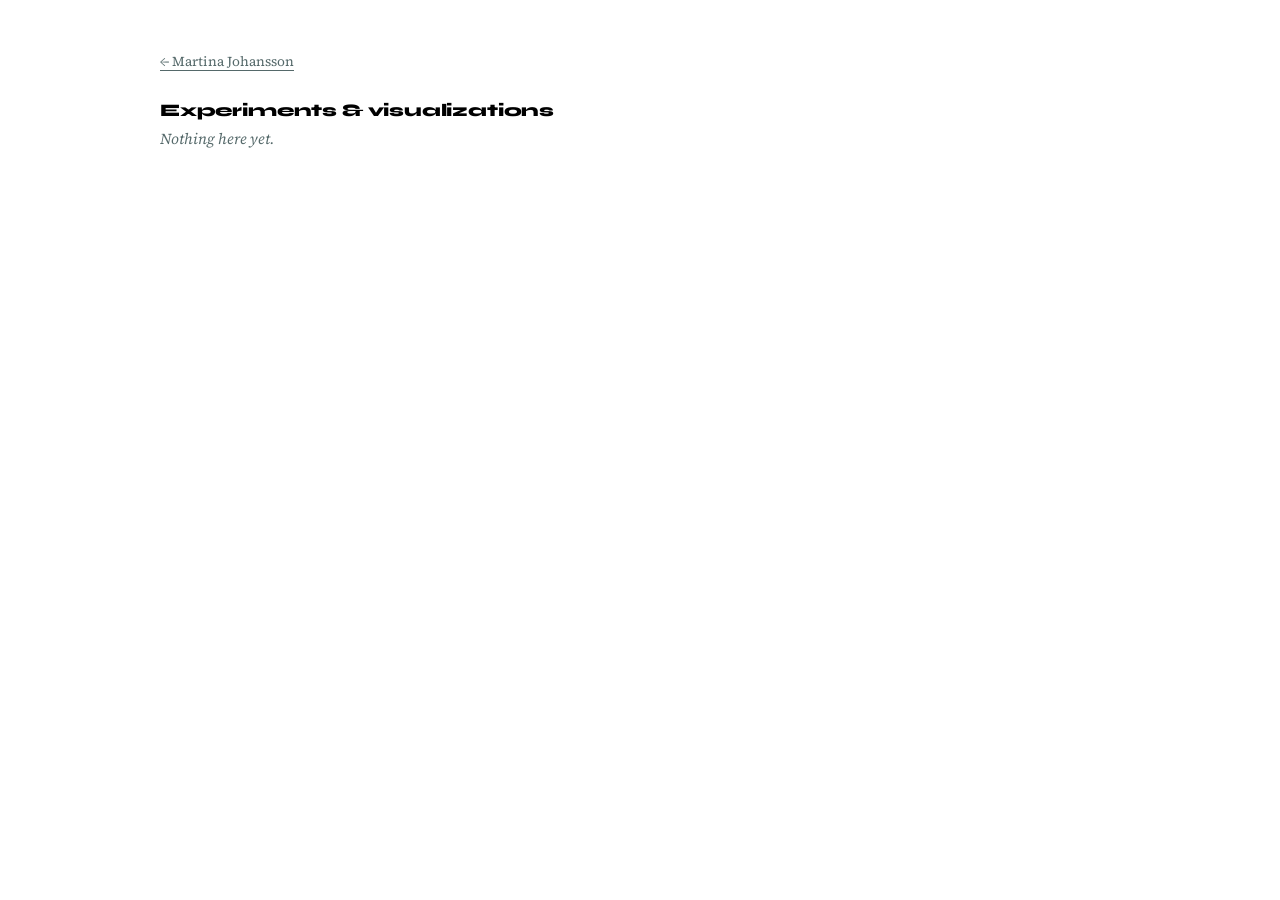
==== experiments/index.html @ e4ddfcb1 "Add files via upload" ====
<!doctype html>
<html lang="en">
<head>
<meta charset="utf-8">
<meta name="viewport" content="width=device-width, initial-scale=1, viewport-fit=cover">
<meta name="color-scheme" content="light dark">
<link rel="preconnect" href="https://fonts.googleapis.com">
<link rel="preconnect" href="https://fonts.gstatic.com" crossorigin>
<link href="https://fonts.googleapis.com/css2?family=Syne:wght@700;800&family=Source+Serif+4:ital,opsz,wght@0,8..60,400;1,8..60,400&display=swap" rel="stylesheet">
<title>Experiments &amp; visualizations · Martina Johansson</title>
<link rel="stylesheet" href="../style.css">
</head>
<body>
<main class="page">
  <a class="back" href="../">&larr; Martina Johansson</a>
  <h1>Experiments &amp; visualizations</h1>
  <p class="empty">Nothing here yet.</p>
</main>
</body>
</html>
---- style.css ----
:root {
  --bg: #ffffff;
  --fg: #000000;
  --muted: #55696a;
  --font-name: 'Syne', 'Helvetica Neue', Arial, sans-serif;
  --font-body: 'Source Serif 4', Georgia, 'Times New Roman', serif;
}
@media (prefers-color-scheme: dark) {
  :root {
    --bg: #000000;
    --fg: #ffffff;
    --muted: #94a9aa;
  }
}
html { background: var(--bg); }
body {
  margin: 0;
  background: var(--bg);
  color: var(--fg);
  font-family: var(--font-body);
  font-size: 1rem;
  line-height: 1.5;
  padding-block: 48px;
  padding-left: max(16px, env(safe-area-inset-left, 0px));
  padding-right: max(16px, env(safe-area-inset-right, 0px));
}
.page { max-width: 960px; margin-inline: auto; }
h1 {
  font-family: var(--font-name);
  font-weight: 800;
  font-size: 1.1rem;
  line-height: 1.2;
  letter-spacing: -0.01em;
  margin: 0 0 6px;
  text-wrap: balance;
}
.tagline, .empty {
  font-size: 0.95rem;
  font-style: italic;
  max-width: 36rem;
  margin: 0;
  color: var(--muted);
  text-wrap: pretty;
}
nav {
  display: flex;
  flex-wrap: wrap;
  gap: 8px 28px;
  margin-top: 28px;
  font-size: 0.95rem;
}
a { color: var(--fg); text-underline-offset: 4px; text-decoration-thickness: 1px; }
a:hover { color: var(--muted); }
a:focus-visible { outline: 2px solid var(--fg); outline-offset: 3px; }
.back { display: inline-block; margin-bottom: 28px; font-size: 0.85rem; color: var(--muted); }
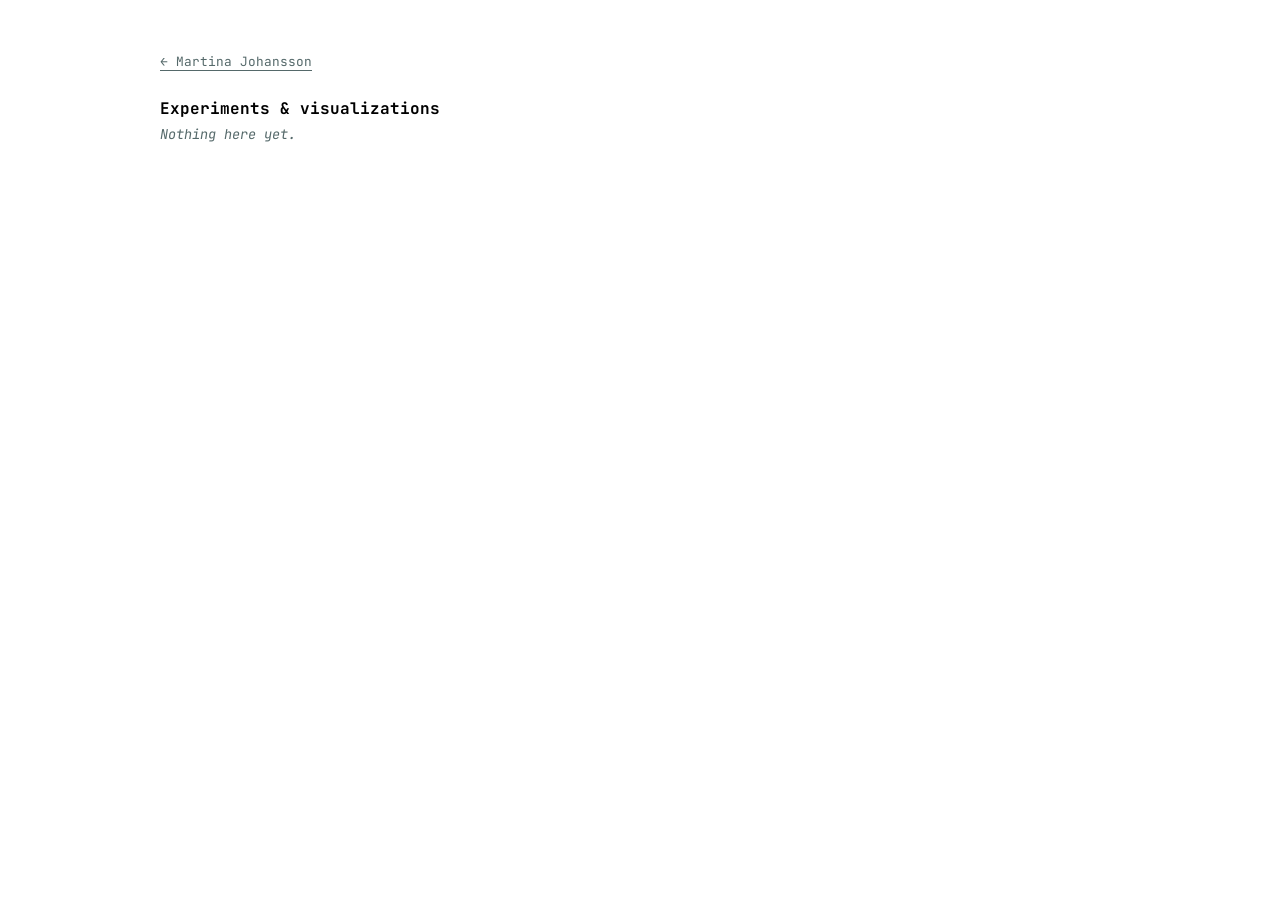
==== commit 4ed332ca: "Add files via upload" ====
--- a/experiments/index.html
+++ b/experiments/index.html
@@ -6,7 +6,7 @@
 <meta name="color-scheme" content="light dark">
 <link rel="preconnect" href="https://fonts.googleapis.com">
 <link rel="preconnect" href="https://fonts.gstatic.com" crossorigin>
-<link href="https://fonts.googleapis.com/css2?family=Syne:wght@700;800&family=Source+Serif+4:ital,opsz,wght@0,8..60,400;1,8..60,400&display=swap" rel="stylesheet">
+<link href="https://fonts.googleapis.com/css2?family=JetBrains+Mono:ital,wght@0,500;0,700;1,400&family=Source+Serif+4:ital,opsz,wght@0,8..60,400;1,8..60,400&display=swap" rel="stylesheet">
 <title>Experiments &amp; visualizations · Martina Johansson</title>
 <link rel="stylesheet" href="../style.css">
 </head>
--- a/style.css
+++ b/style.css
@@ -2,7 +2,7 @@
   --bg: #ffffff;
   --fg: #000000;
   --muted: #55696a;
-  --font-name: 'Syne', 'Helvetica Neue', Arial, sans-serif;
+  --font-name: 'JetBrains Mono', ui-monospace, Menlo, Consolas, monospace;
   --font-body: 'Source Serif 4', Georgia, 'Times New Roman', serif;
 }
 @media (prefers-color-scheme: dark) {
@@ -53,3 +53,51 @@
 a:hover { color: var(--muted); }
 a:focus-visible { outline: 2px solid var(--fg); outline-offset: 3px; }
 .back { display: inline-block; margin-bottom: 28px; font-size: 0.85rem; color: var(--muted); }
+
+/* Content pages */
+.prose p, .prose li { max-width: 40rem; text-wrap: pretty; }
+.prose h2 {
+  font-family: var(--font-name);
+  font-weight: 700;
+  font-size: 0.95rem;
+  letter-spacing: -0.005em;
+  margin: 40px 0 10px;
+}
+.prose h3 { font-size: 1rem; font-weight: 600; margin: 22px 0 6px; }
+.prose p { margin: 0 0 12px; }
+.prose ol, .prose ul { margin: 0 0 12px; padding-left: 1.3em; }
+.prose li { margin-bottom: 8px; }
+.meta { font-size: 0.85rem; color: var(--muted); margin: 0 0 24px; }
+.lead { font-size: 1.05rem; margin: 18px 0 0; }
+.figure { margin: 8px 0 0; }
+.figure img { display: block; max-width: 100%; height: auto; }
+.figure figcaption { font-size: 0.85rem; color: var(--muted); margin-top: 8px; max-width: 40rem; }
+.scroll { overflow-x: auto; border: 1px solid var(--muted); }
+.scroll:focus-visible { outline: 2px solid var(--fg); outline-offset: 2px; }
+table { border-collapse: collapse; width: 100%; min-width: 46rem; font-size: 0.88rem; line-height: 1.45; }
+th, td { text-align: left; vertical-align: top; padding: 9px 12px; border-top: 1px solid var(--muted); }
+thead th { border-top: 0; font-weight: 600; font-size: 0.8rem; }
+.list { list-style: none; margin: 18px 0 0; padding: 0; display: grid; gap: 14px; }
+.list .meta { margin: 2px 0 0; }
+
+/* Console look: monospace for name, headings, navigation and labels. Body text stays serif. */
+h1 { font-weight: 700; font-size: 1rem; letter-spacing: 0; }
+.tagline, .empty, nav, .back, .meta, .list a, .prose h2 { font-family: var(--font-name); }
+.tagline, .empty { font-size: 0.85rem; }
+nav { font-size: 0.9rem; }
+.back, .meta { font-size: 0.8rem; }
+.list a { font-size: 0.9rem; }
+.prose h2 { font-size: 0.9rem; letter-spacing: 0; }
+
+/* ASCII figures */
+.ascii {
+  margin: 0;
+  padding: 14px 16px;
+  font-family: var(--font-name);
+  font-size: 0.72rem;
+  line-height: 1.3;
+  white-space: pre;
+  color: var(--fg);
+  background: var(--bg);
+}
+.figure .scroll { min-width: 0; }
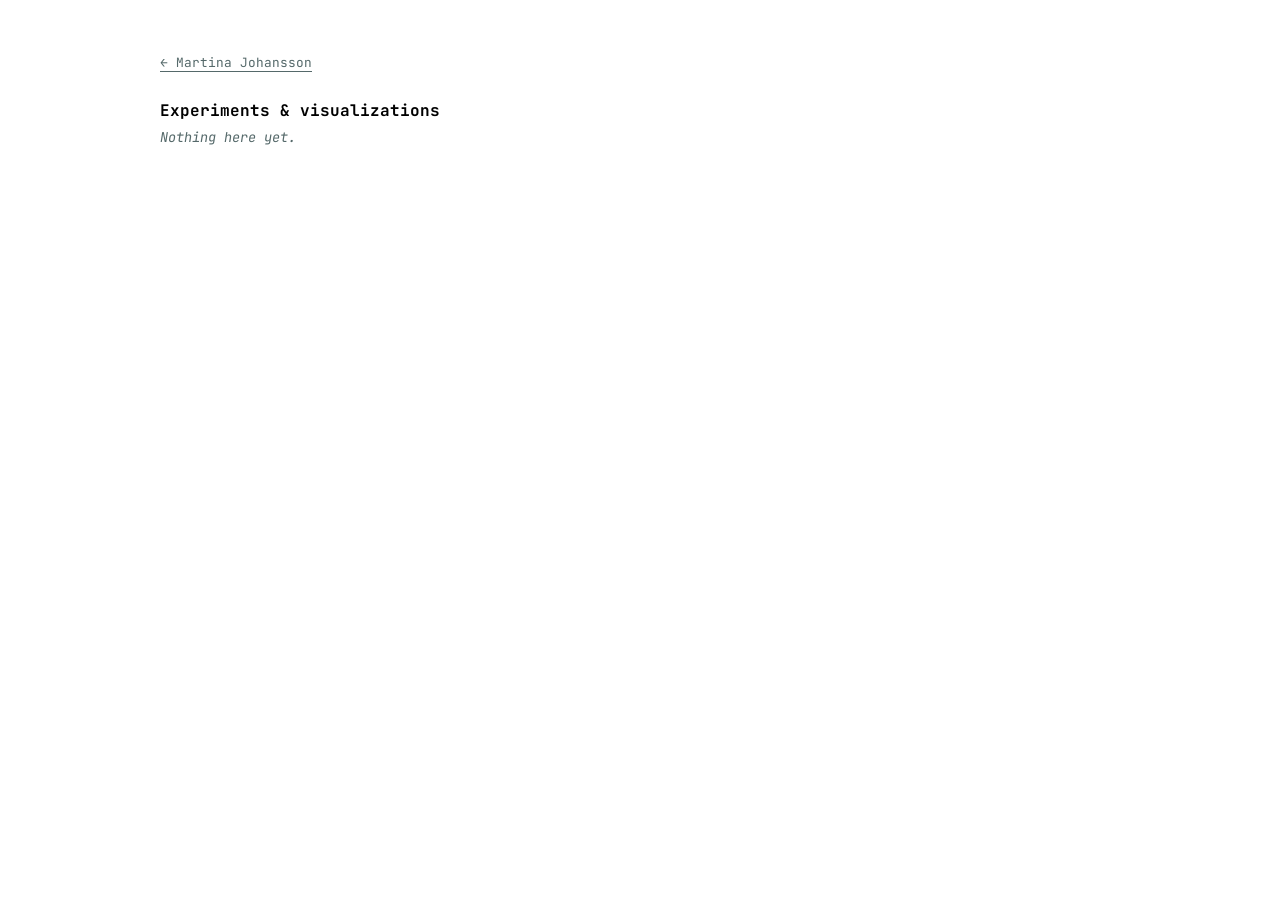
==== commit e0ecdcbb: "Add files via upload" ====
--- a/experiments/index.html
+++ b/experiments/index.html
@@ -6,7 +6,7 @@
 <meta name="color-scheme" content="light dark">
 <link rel="preconnect" href="https://fonts.googleapis.com">
 <link rel="preconnect" href="https://fonts.gstatic.com" crossorigin>
-<link href="https://fonts.googleapis.com/css2?family=JetBrains+Mono:ital,wght@0,500;0,700;1,400&family=Source+Serif+4:ital,opsz,wght@0,8..60,400;1,8..60,400&display=swap" rel="stylesheet">
+<link href="https://fonts.googleapis.com/css2?family=JetBrains+Mono:ital,wght@0,500;0,700;1,400&family=Carlito:ital,wght@0,400;0,700;1,400&display=swap" rel="stylesheet">
 <title>Experiments &amp; visualizations · Martina Johansson</title>
 <link rel="stylesheet" href="../style.css">
 </head>
--- a/style.css
+++ b/style.css
@@ -3,7 +3,7 @@
   --fg: #000000;
   --muted: #55696a;
   --font-name: 'JetBrains Mono', ui-monospace, Menlo, Consolas, monospace;
-  --font-body: 'Source Serif 4', Georgia, 'Times New Roman', serif;
+  --font-body: 'JetBrains Mono', ui-monospace, Menlo, Consolas, monospace;
 }
 @media (prefers-color-scheme: dark) {
   :root {
@@ -101,3 +101,38 @@
   background: var(--bg);
 }
 .figure .scroll { min-width: 0; }
+
+/* ASCII figures: same width as the text, font size scales down to fit, never below 0.62rem (then the box scrolls) */
+.figure .scroll { max-width: 40rem; container-type: inline-size; }
+.ascii { font-size: clamp(0.62rem, calc((100cqw - 32px) / (var(--cols, 80) * 0.6)), 0.75rem); }
+
+/* ASCII figures without frame, aligned with the text */
+.figure .scroll { border: 0; }
+.ascii { padding: 8px 0; font-size: clamp(0.62rem, calc((100cqw - 2px) / (var(--cols, 80) * 0.6)), 0.75rem); }
+
+/* All text in monospace */
+body { font-size: 0.9rem; line-height: 1.65; }
+.tagline, .empty { font-size: 0.85rem; }
+.lead { font-size: 0.95rem; }
+table { font-size: 0.8rem; }
+@media (max-width: 680px) { body { font-size: 0.85rem; } }
+
+/* Crystal mark next to the name */
+h1 .mark { height: 1.5em; width: auto; vertical-align: -0.35em; margin-right: 0.5em; }
+
+/* Body text in Calibri-like sans (Carlito is metric-compatible with Calibri) */
+:root { --font-body: 'Calibri', 'Carlito', 'Segoe UI', Arial, sans-serif; }
+body { font-size: 1.06rem; line-height: 1.6; }
+.lead { font-size: 1.1rem; }
+.tagline, .empty { font-size: 0.85rem; }
+table { font-size: 0.92rem; }
+@media (max-width: 680px) { body { font-size: 1rem; } }
+
+/* Tables: same width as the text */
+.prose .scroll { max-width: 40rem; }
+.prose table { min-width: 0; }
+@media (max-width: 680px) { .prose table { min-width: 34rem; } }
+
+/* Crystal after the name, less elongated */
+h1 .mark { height: 1.3em; width: auto; vertical-align: -0.3em; margin: 0 0 0 0.5em; }
+.prose .scroll { box-sizing: border-box; }
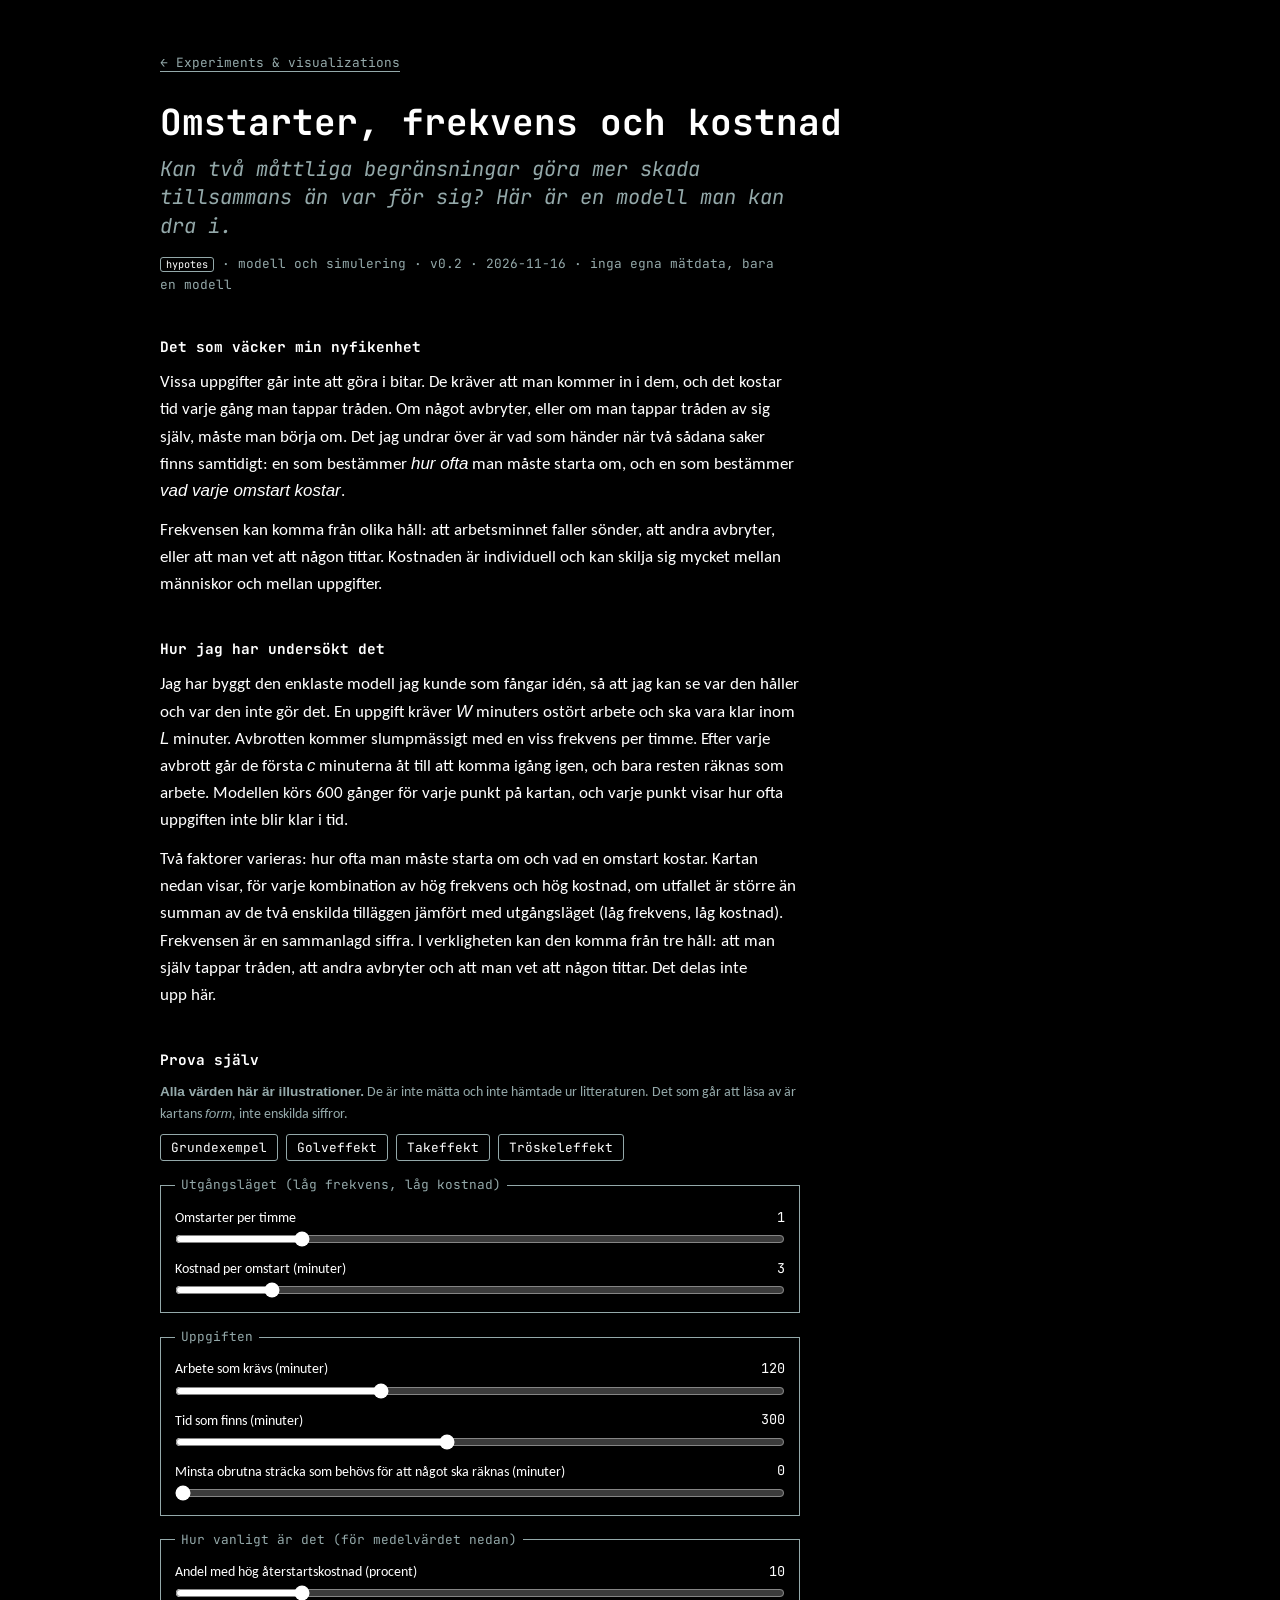
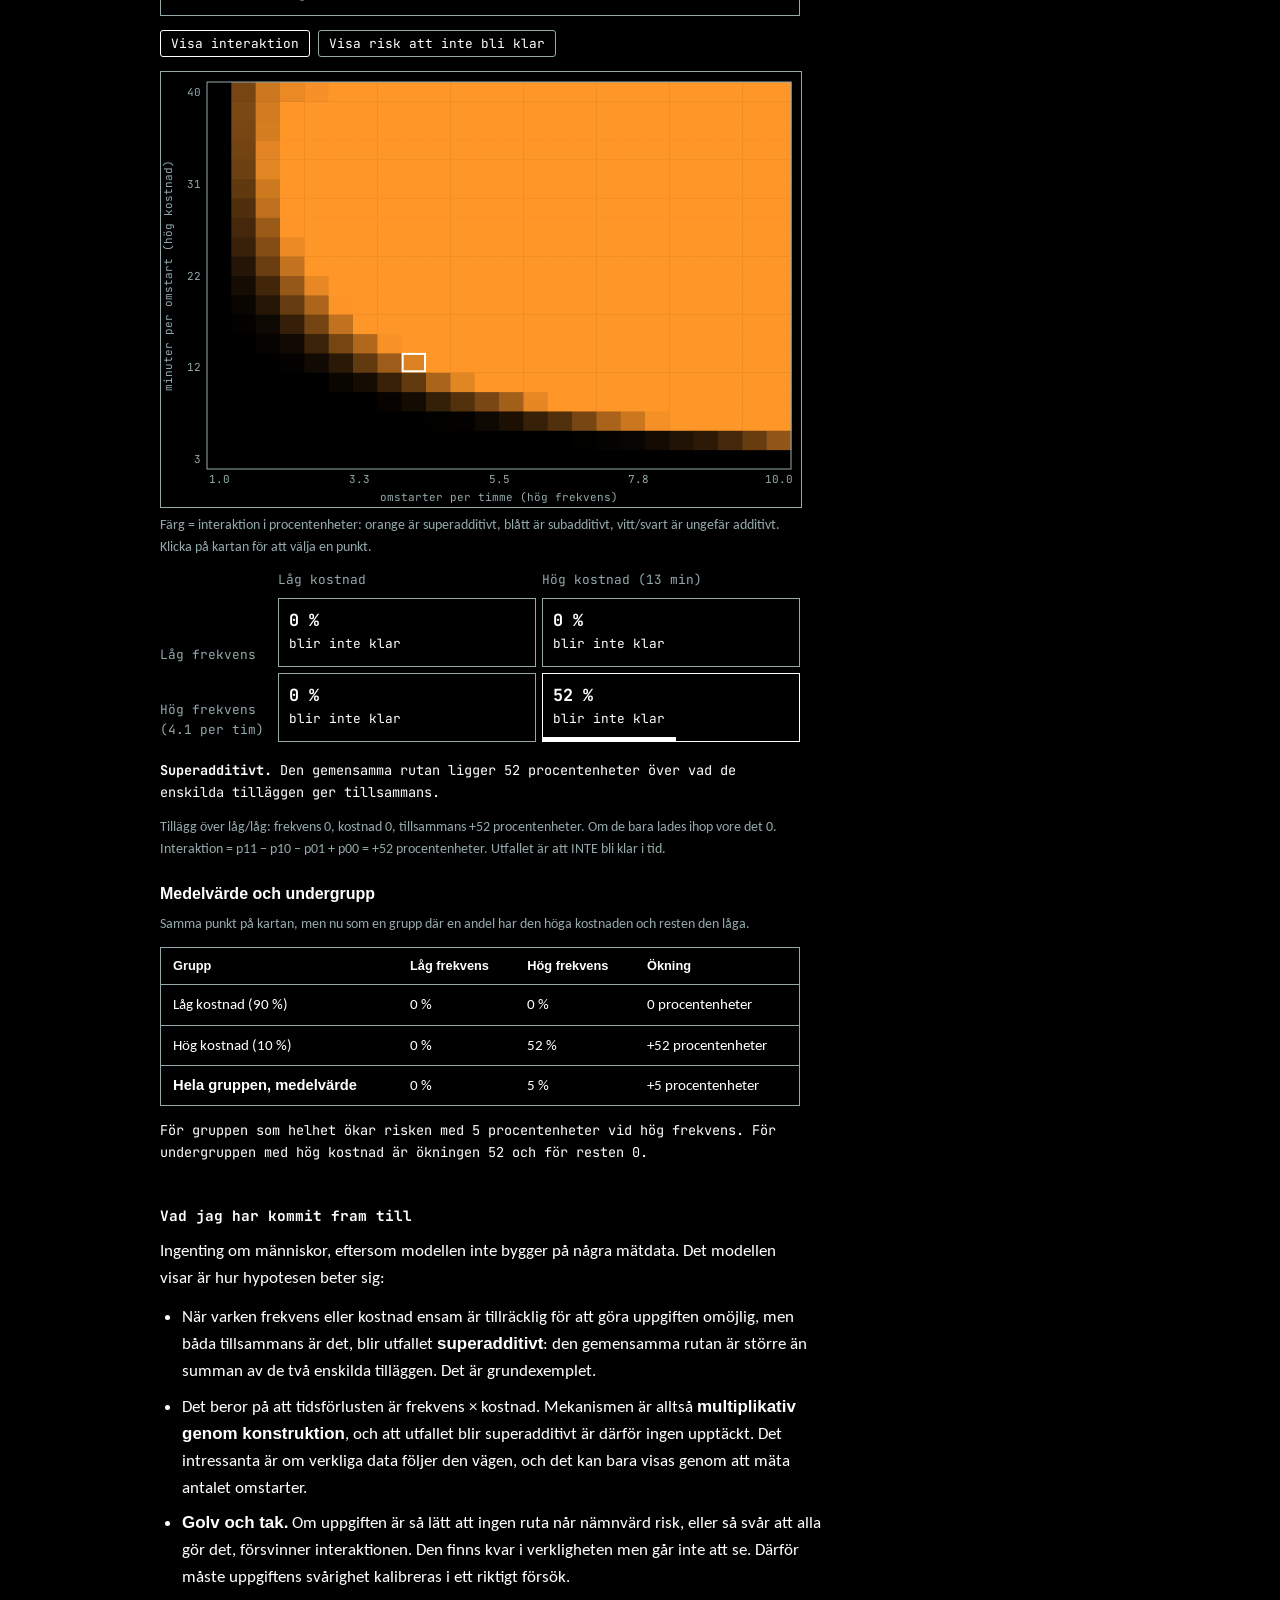
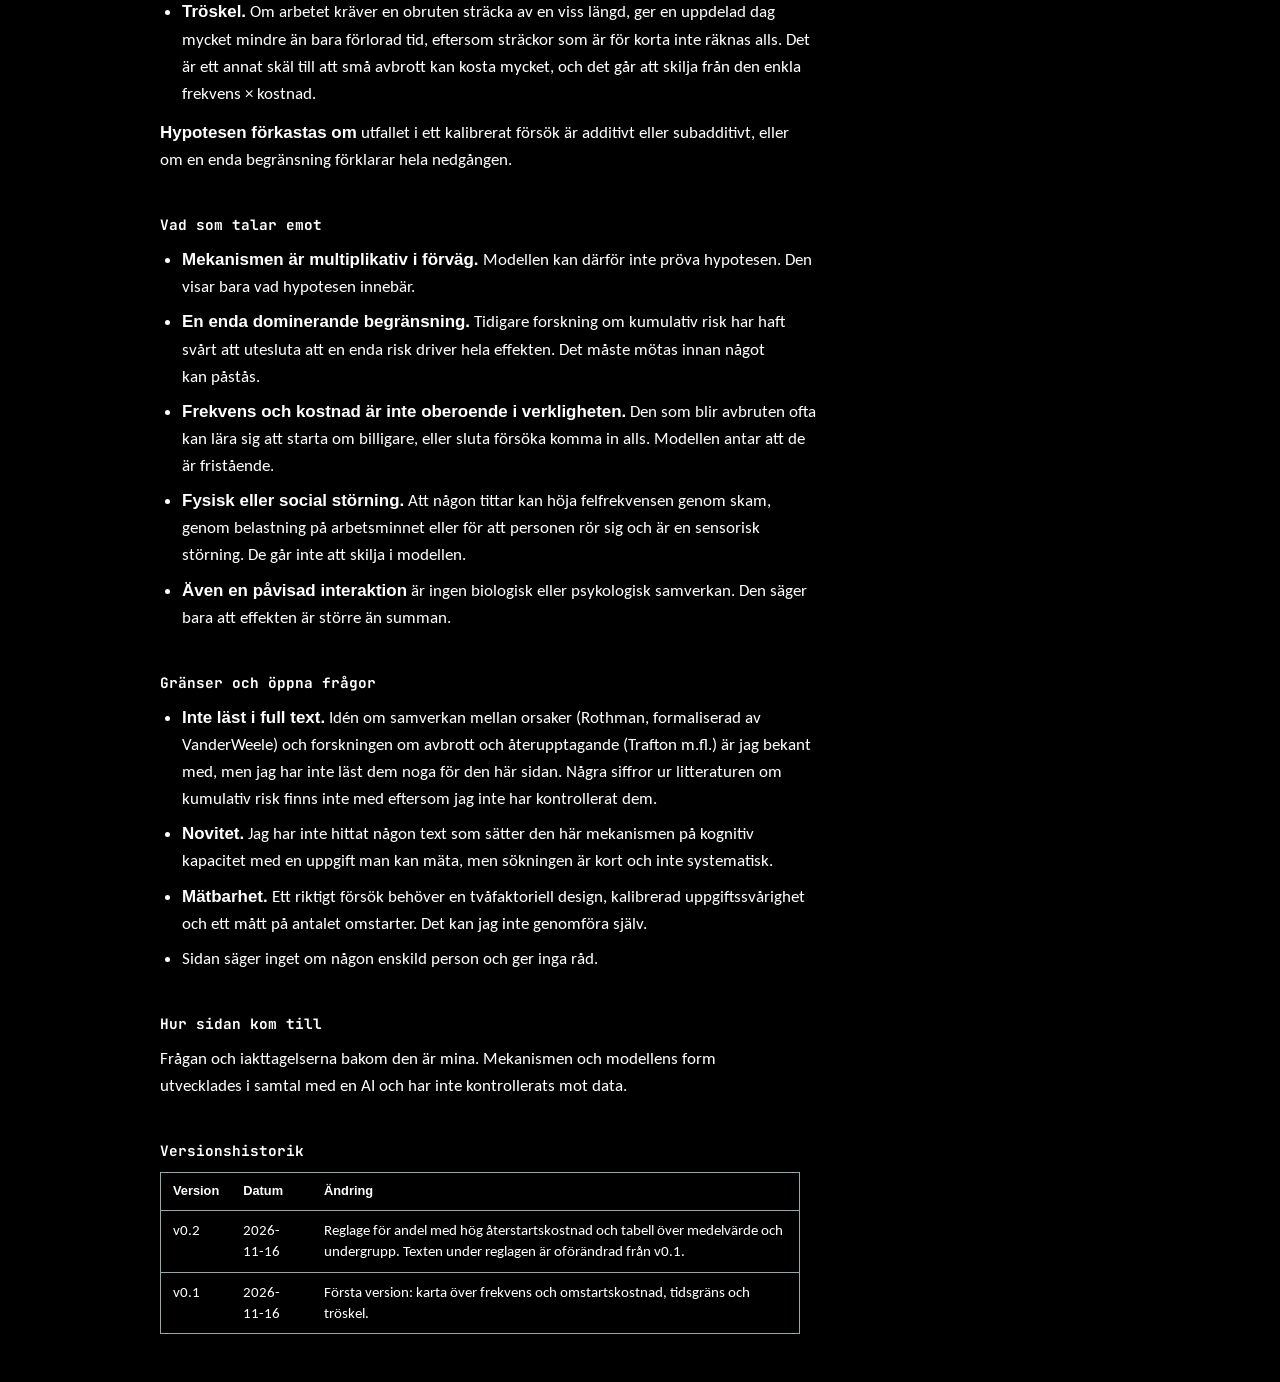
==== commit 389342bd: "Add files via upload" ====
--- a/experiments/index.html
+++ b/experiments/index.html
@@ -1,5 +1,5 @@
 <!doctype html>
-<html lang="en">
+<html lang="sv">
 <head>
 <meta charset="utf-8">
 <meta name="viewport" content="width=device-width, initial-scale=1, viewport-fit=cover">
@@ -7,14 +7,284 @@
 <link rel="preconnect" href="https://fonts.googleapis.com">
 <link rel="preconnect" href="https://fonts.gstatic.com" crossorigin>
 <link href="https://fonts.googleapis.com/css2?family=JetBrains+Mono:ital,wght@0,500;0,700;1,400&family=Carlito:ital,wght@0,400;0,700;1,400&display=swap" rel="stylesheet">
-<title>Experiments &amp; visualizations · Martina Johansson</title>
-<link rel="stylesheet" href="../style.css">
+<title>Omstarter, frekvens och kostnad · Martina Johansson</title>
+<link rel="stylesheet" href="../../style.css">
+<style>
+.sim { max-width: 40rem; margin: 8px 0 18px; }
+.sim fieldset { border: 1px solid var(--muted); margin: 0 0 14px; padding: 10px 14px 4px; }
+.sim legend { font-family: var(--font-name); font-size: 0.8rem; padding: 0 6px; color: var(--muted); }
+.sim .row { display: grid; grid-template-columns: 1fr 4.5rem; gap: 2px 10px; align-items: center; margin: 0 0 10px; }
+.sim .row label { font-size: 0.9rem; grid-column: 1 / 2; }
+.sim .row output { font-family: var(--font-name); font-size: 0.85rem; text-align: right; grid-column: 2 / 3; grid-row: 1; }
+.sim .row input[type=range] { grid-column: 1 / 3; width: 100%; accent-color: var(--fg); margin: 0; }
+.sim .presets { display: flex; flex-wrap: wrap; gap: 8px; margin: 0 0 14px; }
+.sim button { font-family: var(--font-name); font-size: 0.8rem; color: var(--fg); background: transparent; border: 1px solid var(--muted); border-radius: 3px; padding: 4px 10px; cursor: pointer; }
+.sim button:hover { border-color: var(--fg); }
+.sim button:focus-visible { outline: 2px solid var(--fg); outline-offset: 2px; }
+.cells { display: grid; grid-template-columns: 7rem 1fr 1fr; gap: 6px; font-family: var(--font-name); font-size: 0.8rem; max-width: 40rem; align-items: stretch; }
+.cells .h { color: var(--muted); align-self: end; padding-bottom: 2px; }
+.cells .cell { border: 1px solid var(--muted); padding: 8px 10px; position: relative; min-height: 3.2rem; }
+.cells .cell b { font-size: 1.05rem; display: block; }
+.cells .bar { position: absolute; left: 0; bottom: 0; height: 4px; background: var(--fg); }
+.cells .cell.both { border-color: var(--fg); }
+#map { display:block; width:100%; max-width:40rem; height:auto; border:1px solid var(--muted); cursor:crosshair; margin:0 0 4px; }
+#map:focus-visible { outline:2px solid var(--fg); outline-offset:2px; }
+.sim button[aria-pressed=true] { border-color: var(--fg); }
+.cells + .verdict { margin-top: 18px; }
+.verdict { font-family: var(--font-name); font-size: 0.85rem; margin: 14px 0 4px; max-width: 40rem; }
+.verdict strong { font-weight: 700; }
+.note { font-size: 0.85rem; color: var(--muted); max-width: 40rem; margin: 0 0 12px; }
+@media (max-width: 480px) { .cells { grid-template-columns: 4.6rem 1fr 1fr; font-size: 0.72rem; } }
+</style>
 </head>
 <body>
-<main class="page">
-  <a class="back" href="../">&larr; Martina Johansson</a>
-  <h1>Experiments &amp; visualizations</h1>
-  <p class="empty">Nothing here yet.</p>
+<main class="page prose">
+  <a class="back" href="../">&larr; Experiments &amp; visualizations</a>
+  <h1>Omstarter, frekvens och kostnad</h1>
+  <p class="tagline">Kan två måttliga begränsningar göra mer skada tillsammans än var för sig? Här är en modell man kan dra i.</p>
+  <p class="meta" style="margin-top:14px"><span class="status">hypotes</span> &middot; modell och simulering &middot; v0.2 &middot; 2026-11-16 &middot; inga egna mätdata, bara en modell</p>
+
+  <h2>Det som väcker min nyfikenhet</h2>
+  <p>Vissa uppgifter går inte att göra i bitar. De kräver att man kommer in i dem, och det kostar tid varje gång man tappar tråden. Om något avbryter, eller om man tappar tråden av sig själv, måste man börja om. Det jag undrar över är vad som händer när två sådana saker finns samtidigt: en som bestämmer <em>hur ofta</em> man måste starta om, och en som bestämmer <em>vad varje omstart kostar</em>.</p>
+  <p>Frekvensen kan komma från olika håll: att arbetsminnet faller sönder, att andra avbryter, eller att man vet att någon tittar. Kostnaden är individuell och kan skilja sig mycket mellan människor och mellan uppgifter.</p>
+
+  <h2>Hur jag har undersökt det</h2>
+  <p>Jag har byggt den enklaste modell jag kunde som fångar idén, så att jag kan se var den håller och var den inte gör det. En uppgift kräver <em>W</em> minuters ostört arbete och ska vara klar inom <em>L</em> minuter. Avbrotten kommer slumpmässigt med en viss frekvens per timme. Efter varje avbrott går de första <em>c</em> minuterna åt till att komma igång igen, och bara resten räknas som arbete. Modellen körs 600 gånger för varje punkt på kartan, och varje punkt visar hur ofta uppgiften inte blir klar i tid.</p>
+  <p>Två faktorer varieras: hur ofta man måste starta om och vad en omstart kostar. Kartan nedan visar, för varje kombination av hög frekvens och hög kostnad, om utfallet är större än summan av de två enskilda tilläggen jämfört med utgångsläget (låg frekvens, låg kostnad). Frekvensen är en sammanlagd siffra. I verkligheten kan den komma från tre håll: att man själv tappar tråden, att andra avbryter och att man vet att någon tittar. Det delas inte upp här.</p>
+
+  <h2>Prova själv</h2>
+  <p class="note" style="margin-bottom:10px"><strong>Alla värden här är illustrationer.</strong> De är inte mätta och inte hämtade ur litteraturen. Det som går att läsa av är kartans <em>form</em>, inte enskilda siffror.</p>
+  <div class="sim" id="sim">
+    <div class="presets" role="group" aria-label="Exempelinställningar">
+      <button type="button" data-p="std">Grundexempel</button>
+      <button type="button" data-p="floor">Golveffekt</button>
+      <button type="button" data-p="ceil">Takeffekt</button>
+      <button type="button" data-p="thr">Tröskeleffekt</button>
+    </div>
+    <fieldset>
+      <legend>Utgångsläget (låg frekvens, låg kostnad)</legend>
+      <div class="row"><label for="fl">Omstarter per timme</label><output id="o_fl"></output><input id="fl" type="range" min="0" max="5" step="0.5" value="1"></div>
+      <div class="row"><label for="cl">Kostnad per omstart (minuter)</label><output id="o_cl"></output><input id="cl" type="range" min="0" max="20" step="1" value="3"></div>
+    </fieldset>
+    <fieldset>
+      <legend>Uppgiften</legend>
+      <div class="row"><label for="W">Arbete som krävs (minuter)</label><output id="o_W"></output><input id="W" type="range" min="30" max="300" step="10" value="120"></div>
+      <div class="row"><label for="L">Tid som finns (minuter)</label><output id="o_L"></output><input id="L" type="range" min="60" max="600" step="10" value="300"></div>
+      <div class="row"><label for="m">Minsta obrutna sträcka som behövs för att något ska räknas (minuter)</label><output id="o_m"></output><input id="m" type="range" min="0" max="60" step="5" value="0"></div>
+    </fieldset>
+    <fieldset>
+      <legend>Hur vanligt är det (för medelvärdet nedan)</legend>
+      <div class="row"><label for="q">Andel med hög återstartskostnad (procent)</label><output id="o_q"></output><input id="q" type="range" min="0" max="50" step="5" value="10"></div>
+    </fieldset>
+    <div class="presets" role="group" aria-label="Vad kartan visar">
+      <button type="button" data-mode="int" aria-pressed="true">Visa interaktion</button>
+      <button type="button" data-mode="risk" aria-pressed="false">Visa risk att inte bli klar</button>
+    </div>
+    <canvas id="map" tabindex="0" role="img" aria-label="Karta över frekvens och omstartskostnad. Välj en punkt med klick eller piltangenter."></canvas>
+    <p class="note" id="legend" style="margin-top:6px"></p>
+    <div class="cells" aria-live="polite">
+      <div></div><div class="h">Låg kostnad</div><div class="h" id="hc">Hög kostnad</div>
+      <div class="h">Låg frekvens</div>
+      <div class="cell"><b id="p00"></b><span>blir inte klar</span><i class="bar" id="b00"></i></div>
+      <div class="cell"><b id="p01"></b><span>blir inte klar</span><i class="bar" id="b01"></i></div>
+      <div class="h" id="hf">Hög frekvens</div>
+      <div class="cell"><b id="p10"></b><span>blir inte klar</span><i class="bar" id="b10"></i></div>
+      <div class="cell both"><b id="p11"></b><span>blir inte klar</span><i class="bar" id="b11"></i></div>
+    </div>
+    <p class="verdict" id="verdict" aria-live="polite"></p>
+    <p class="note" id="detail"></p>
+    <h3>Medelvärde och undergrupp</h3>
+    <p class="note">Samma punkt på kartan, men nu som en grupp där en andel har den höga kostnaden och resten den låga.</p>
+    <div class="scroll" tabindex="0" role="region" aria-label="Medelvärde och undergrupp, kan rullas i sidled">
+      <table id="pop">
+        <thead><tr><th>Grupp</th><th>Låg frekvens</th><th>Hög frekvens</th><th>Ökning</th></tr></thead>
+        <tbody></tbody>
+      </table>
+    </div>
+    <p class="verdict" id="popverdict" aria-live="polite"></p>
+  </div>
+
+  <h2>Vad jag har kommit fram till</h2>
+  <p>Ingenting om människor, eftersom modellen inte bygger på några mätdata. Det modellen visar är hur hypotesen beter sig:</p>
+  <ul>
+    <li>När varken frekvens eller kostnad ensam är tillräcklig för att göra uppgiften omöjlig, men båda tillsammans är det, blir utfallet <strong>superadditivt</strong>: den gemensamma rutan är större än summan av de två enskilda tilläggen. Det är grundexemplet.</li>
+    <li>Det beror på att tidsförlusten är frekvens &times; kostnad. Mekanismen är alltså <strong>multiplikativ genom konstruktion</strong>, och att utfallet blir superadditivt är därför ingen upptäckt. Det intressanta är om verkliga data följer den vägen, och det kan bara visas genom att mäta antalet omstarter.</li>
+    <li><strong>Golv och tak.</strong> Om uppgiften är så lätt att ingen ruta når nämnvärd risk, eller så svår att alla gör det, försvinner interaktionen. Den finns kvar i verkligheten men går inte att se. Därför måste uppgiftens svårighet kalibreras i ett riktigt försök.</li>
+    <li><strong>Tröskel.</strong> Om arbetet kräver en obruten sträcka av en viss längd, ger en uppdelad dag mycket mindre än bara förlorad tid, eftersom sträckor som är för korta inte räknas alls. Det är ett annat skäl till att små avbrott kan kosta mycket, och det går att skilja från den enkla frekvens &times; kostnad.</li>
+  </ul>
+  <p><strong>Hypotesen förkastas om</strong> utfallet i ett kalibrerat försök är additivt eller subadditivt, eller om en enda begränsning förklarar hela nedgången.</p>
+
+  <h2>Vad som talar emot</h2>
+  <ul>
+    <li><strong>Mekanismen är multiplikativ i förväg.</strong> Modellen kan därför inte pröva hypotesen. Den visar bara vad hypotesen innebär.</li>
+    <li><strong>En enda dominerande begränsning.</strong> Tidigare forskning om kumulativ risk har haft svårt att utesluta att en enda risk driver hela effekten. Det måste mötas innan något kan påstås.</li>
+    <li><strong>Frekvens och kostnad är inte oberoende i verkligheten.</strong> Den som blir avbruten ofta kan lära sig att starta om billigare, eller sluta försöka komma in alls. Modellen antar att de är fristående.</li>
+    <li><strong>Fysisk eller social störning.</strong> Att någon tittar kan höja felfrekvensen genom skam, genom belastning på arbetsminnet eller för att personen rör sig och är en sensorisk störning. De går inte att skilja i modellen.</li>
+    <li><strong>Även en påvisad interaktion</strong> är ingen biologisk eller psykologisk samverkan. Den säger bara att effekten är större än summan.</li>
+  </ul>
+
+  <h2>Gränser och öppna frågor</h2>
+  <ul>
+    <li><strong>Inte läst i full text.</strong> Idén om samverkan mellan orsaker (Rothman, formaliserad av VanderWeele) och forskningen om avbrott och återupptagande (Trafton m.fl.) är jag bekant med, men jag har inte läst dem noga för den här sidan. Några siffror ur litteraturen om kumulativ risk finns inte med eftersom jag inte har kontrollerat dem.</li>
+    <li><strong>Novitet.</strong> Jag har inte hittat någon text som sätter den här mekanismen på kognitiv kapacitet med en uppgift man kan mäta, men sökningen är kort och inte systematisk.</li>
+    <li><strong>Mätbarhet.</strong> Ett riktigt försök behöver en tvåfaktoriell design, kalibrerad uppgiftssvårighet och ett mått på antalet omstarter. Det kan jag inte genomföra själv.</li>
+    <li>Sidan säger inget om någon enskild person och ger inga råd.</li>
+  </ul>
+
+  <h2>Hur sidan kom till</h2>
+  <p>Frågan och iakttagelserna bakom den är mina. Mekanismen och modellens form utvecklades i samtal med en AI och har inte kontrollerats mot data.</p>
+
+  <h2>Versionshistorik</h2>
+  <div class="scroll" tabindex="0" role="region" aria-label="Versionshistorik">
+    <table>
+      <thead><tr><th>Version</th><th>Datum</th><th>Ändring</th></tr></thead>
+      <tbody>
+        <tr><td>v0.2</td><td>2026-11-16</td><td>Reglage för andel med hög återstartskostnad och tabell över medelvärde och undergrupp. Texten under reglagen är oförändrad från v0.1.</td></tr>
+        <tr><td>v0.1</td><td>2026-11-16</td><td>Första version: karta över frekvens och omstartskostnad, tidsgräns och tröskel.</td></tr>
+      </tbody>
+    </table>
+  </div>
 </main>
+<script>
+(function () {
+  function rng(seed){var s=seed>>>0;return function(){s=(s+0x6D2B79F5)>>>0;var t=s;t=Math.imul(t^t>>>15,t|1);t^=t+Math.imul(t^t>>>7,t|61);return((t^t>>>14)>>>0)/4294967296;};}
+  function pFail(lam, c, W, L, m, N) {
+    var r = rng(12345), f = 0;
+    for (var i = 0; i < N; i++) {
+      var t = 0, out = 0;
+      while (t < L && out < W) {
+        var s = lam > 0 ? -Math.log(1 - r()) * 60 / lam : 1e9;
+        var len = Math.min(s, L - t), eff = len - c;
+        if (eff > 0 && eff >= m) out += eff;
+        t += len;
+      }
+      if (out < W) f++;
+    }
+    return f / N;
+  }
+  var FMAX = 10, CMAX = 40, GX = 24, GY = 20, NG = 600, NP = 3000;
+  var ids = ['fl','cl','W','L','m','q'], el = {};
+  ids.forEach(function (i) { el[i] = document.getElementById(i); });
+  function v(i) { return parseFloat(el[i].value); }
+  var cv = document.getElementById('map'), ctx = cv.getContext('2d');
+  var grid = null, mode = 'int', sel = null;
+  var M = { l: 46, r: 10, t: 10, b: 38 };
+  function css(n) { return getComputedStyle(document.body).getPropertyValue(n).trim() || '#888'; }
+  function fAt(i) { return v('fl') + (FMAX - v('fl')) * i / (GX - 1); }
+  function cAt(j) { return v('cl') + (CMAX - v('cl')) * j / (GY - 1); }
+  function compute() {
+    var W = v('W'), L = v('L'), m = v('m'), p = [];
+    for (var i = 0; i < GX; i++) { p.push([]); for (var j = 0; j < GY; j++) p[i].push(pFail(fAt(i), cAt(j), W, L, m, NG)); }
+    grid = p;
+    if (!sel) sel = { i: Math.round((4 - v('fl')) / (FMAX - v('fl')) * (GX - 1)), j: Math.round((12 - v('cl')) / (CMAX - v('cl')) * (GY - 1)) };
+    sel.i = Math.max(1, Math.min(GX - 1, sel.i)); sel.j = Math.max(1, Math.min(GY - 1, sel.j));
+  }
+  function inter(i, j) { return (grid[i][j] - grid[i][0] - grid[0][j] + grid[0][0]) * 100; }
+  function size() {
+    var w = cv.clientWidth || 600, h = Math.round(w * 0.68), d = Math.min(window.devicePixelRatio || 1, 3);
+    cv.width = w * d; cv.height = h * d; ctx.setTransform(d, 0, 0, d, 0, 0); return [w, h];
+  }
+  function mix(a, b, t) { return Math.round(a + (b - a) * t); }
+  function draw() {
+    var wh = size(), w = wh[0], h = wh[1], fg = css('--fg'), muted = css('--muted'), bg = css('--bg');
+    var dark = bg === '#000000' || bg === 'black';
+    ctx.clearRect(0, 0, w, h);
+    var pw = w - M.l - M.r, ph = h - M.t - M.b, cw = pw / GX, ch = ph / GY;
+    for (var i = 0; i < GX; i++) for (var j = 0; j < GY; j++) {
+      var col;
+      if (mode === 'risk') { var q = grid[i][j]; col = dark ? 'rgb(' + mix(0,255,q) + ',' + mix(0,255,q) + ',' + mix(0,255,q) + ')' : 'rgb(' + mix(255,0,q) + ',' + mix(255,0,q) + ',' + mix(255,0,q) + ')'; }
+      else { var x = Math.max(-60, Math.min(60, inter(i, j))) / 60, a = Math.abs(x);
+        if (x >= 0) col = dark ? 'rgb(' + mix(0,255,a) + ',' + mix(0,150,a) + ',' + mix(0,40,a) + ')' : 'rgb(' + mix(255,220,a) + ',' + mix(255,90,a) + ',' + mix(255,0,a) + ')';
+        else col = dark ? 'rgb(' + mix(0,70,a) + ',' + mix(0,150,a) + ',' + mix(0,255,a) + ')' : 'rgb(' + mix(255,20,a) + ',' + mix(255,110,a) + ',' + mix(255,230,a) + ')'; }
+      ctx.fillStyle = col; ctx.fillRect(M.l + i * cw, M.t + (GY - 1 - j) * ch, cw + 0.5, ch + 0.5);
+    }
+    ctx.strokeStyle = muted; ctx.lineWidth = 1; ctx.strokeRect(M.l, M.t, pw, ph);
+    ctx.fillStyle = muted; ctx.font = '11px JetBrains Mono, monospace'; ctx.textAlign = 'center';
+    [0, 0.25, 0.5, 0.75, 1].forEach(function (u) {
+      var x = M.l + u * (pw - cw) + cw / 2; ctx.fillText((v('fl') + (FMAX - v('fl')) * u).toFixed(1), x, h - M.b + 14);
+      var y = M.t + (1 - u) * (ph - ch) + ch / 2; ctx.textAlign = 'right'; ctx.fillText(Math.round(v('cl') + (CMAX - v('cl')) * u), M.l - 6, y + 4); ctx.textAlign = 'center';
+    });
+    ctx.fillText('omstarter per timme (hög frekvens)', M.l + pw / 2, h - 6);
+    ctx.save(); ctx.translate(11, M.t + ph / 2); ctx.rotate(-Math.PI / 2); ctx.fillText('minuter per omstart (hög kostnad)', 0, 0); ctx.restore();
+    if (sel) { ctx.strokeStyle = fg; ctx.lineWidth = 2; ctx.strokeRect(M.l + sel.i * cw + 1, M.t + (GY - 1 - sel.j) * ch + 1, cw - 2, ch - 2); }
+  }
+  function pct(x) { return Math.round(x * 100) + ' %'; }
+  function sgn(x) { return (x > 0 ? '+' : x < 0 ? '\u2212' : '') + Math.abs(x).toFixed(0); }
+  function readout() {
+    document.getElementById('legend').textContent = mode === 'int'
+      ? 'Färg = interaktion i procentenheter: orange är superadditivt, blått är subadditivt, vitt/svart är ungefär additivt. Klicka på kartan för att välja en punkt.'
+      : 'Färg = andel som inte blir klara i tid, från 0 % (tomt) till 100 % (fullt). Klicka på kartan för att välja en punkt.';
+    var f = fAt(sel.i), c = cAt(sel.j);
+    var p00 = grid[0][0], p10 = grid[sel.i][0], p01 = grid[0][sel.j], p11 = grid[sel.i][sel.j];
+    document.getElementById('hc').textContent = 'Hög kostnad (' + c.toFixed(0) + ' min)';
+    document.getElementById('hf').textContent = 'Hög frekvens (' + f.toFixed(1) + ' per tim)';
+    [['00',p00],['10',p10],['01',p01],['11',p11]].forEach(function (a) {
+      document.getElementById('p' + a[0]).textContent = pct(a[1]);
+      document.getElementById('b' + a[0]).style.width = (a[1] * 100) + '%';
+    });
+    var I = (p11 - p10 - p01 + p00) * 100, add = (p10 + p01 - p00) * 100, all = [p00, p10, p01, p11], t;
+    if (Math.max.apply(null, all) < 0.05) t = '<strong>Golveffekt.</strong> Ingen ruta har nämnvärd risk, så en interaktion kan inte synas.';
+    else if (Math.min.apply(null, all) > 0.95) t = '<strong>Takeffekt.</strong> Alla rutor ligger nära 100 procent, så en interaktion kan inte synas.';
+    else if (I > 2) t = '<strong>Superadditivt.</strong> Den gemensamma rutan ligger ' + I.toFixed(0) + ' procentenheter över vad de enskilda tilläggen ger tillsammans.';
+    else if (I < -2) t = '<strong>Subadditivt.</strong> Den gemensamma rutan ligger ' + Math.abs(I).toFixed(0) + ' procentenheter under summan av tilläggen.' + (Math.max.apply(null, all) > 0.95 ? ' Det beror på taket: en ruta nära 100 % kan inte öka mer.' : '');
+    else t = '<strong>Ungefär additivt.</strong> Skillnaden från summan är under två procentenheter.';
+    document.getElementById('verdict').innerHTML = t;
+    renderPop(p00, p10, p01, p11);
+    document.getElementById('detail').textContent = 'Tillägg över låg/låg: frekvens ' + sgn((p10 - p00) * 100) + ', kostnad ' + sgn((p01 - p00) * 100) + ', tillsammans ' + sgn((p11 - p00) * 100) + ' procentenheter. Om de bara lades ihop vore det ' + sgn(add) + '. Interaktion = p11 \u2212 p10 \u2212 p01 + p00 = ' + sgn(I) + ' procentenheter. Utfallet är att INTE bli klar i tid.';
+  }
+  function renderPop(p00, p10, p01, p11) {
+    var q = v('q') / 100, f0 = (1 - q) * p00 + q * p01, f1 = (1 - q) * p10 + q * p11;
+    function r(a, b, c) { return '<tr><td>' + a + '</td><td>' + pct(b[0]) + '</td><td>' + pct(b[1]) + '</td><td>' + sgn((b[1] - b[0]) * 100) + ' procentenheter</td></tr>'; }
+    document.querySelector('#pop tbody').innerHTML =
+      r('Låg kostnad (' + (100 - v('q')) + ' %)', [p00, p10]) +
+      r('Hög kostnad (' + v('q') + ' %)', [p01, p11]) +
+      r('<strong>Hela gruppen, medelvärde</strong>', [f0, f1]);
+    var avg = (f1 - f0) * 100, sub = (p11 - p01) * 100, t;
+    if (v('q') === 0) t = 'Ingen har hög kostnad här, så medelvärdet är samma som den första raden.';
+    else if (avg < 5 && sub >= 20) t = '<strong>Medelvärdet döljer effekten.</strong> För gruppen som helhet ökar risken med ' + avg.toFixed(0) + ' procentenheter vid hög frekvens, men för undergruppen med hög kostnad ökar den med ' + sub.toFixed(0) + '.';
+    else t = 'För gruppen som helhet ökar risken med ' + avg.toFixed(0) + ' procentenheter vid hög frekvens. För undergruppen med hög kostnad är ökningen ' + sub.toFixed(0) + ' och för resten ' + ((p10 - p00) * 100).toFixed(0) + '.';
+    document.getElementById('popverdict').innerHTML = t;
+  }
+  function run(keepSel) {
+    ids.forEach(function (i) { document.getElementById('o_' + i).textContent = v(i); });
+    if (!keepSel) sel = null;
+    compute(); draw(); readout();
+  }
+  function pick(ev) {
+    var r = cv.getBoundingClientRect(), x = ev.clientX - r.left, y = ev.clientY - r.top;
+    var pw = r.width - M.l - M.r, ph = r.height - M.t - M.b;
+    var i = Math.floor((x - M.l) / (pw / GX)), j = GY - 1 - Math.floor((y - M.t) / (ph / GY));
+    if (i < 1 || j < 1 || i >= GX || j >= GY) return;
+    sel = { i: i, j: j }; draw(); readout();
+  }
+  cv.addEventListener('click', pick);
+  cv.addEventListener('keydown', function (e) {
+    var d = { ArrowRight: [1,0], ArrowLeft: [-1,0], ArrowUp: [0,1], ArrowDown: [0,-1] }[e.key];
+    if (!d) return; e.preventDefault();
+    sel.i = Math.max(1, Math.min(GX - 1, sel.i + d[0])); sel.j = Math.max(1, Math.min(GY - 1, sel.j + d[1])); draw(); readout();
+  });
+  var presets = {
+    std:   { fl:1, cl:3, W:120, L:300, m:0, q:10 },
+    floor: { fl:1, cl:3, W:60,  L:480, m:0, q:10 },
+    ceil:  { fl:2, cl:5, W:200, L:240, m:0, q:10 },
+    thr:   { fl:1, cl:3, W:120, L:240, m:20, q:10 }
+  };
+  Array.prototype.forEach.call(document.querySelectorAll('[data-p]'), function (b) {
+    b.addEventListener('click', function () { var p = presets[b.getAttribute('data-p')]; ids.forEach(function (i) { el[i].value = p[i]; }); run(false); });
+  });
+  Array.prototype.forEach.call(document.querySelectorAll('[data-mode]'), function (b) {
+    b.addEventListener('click', function () {
+      mode = b.getAttribute('data-mode');
+      Array.prototype.forEach.call(document.querySelectorAll('[data-mode]'), function (x) { x.setAttribute('aria-pressed', x === b ? 'true' : 'false'); });
+      draw(); readout();
+    });
+  });
+  var timer;
+  ids.forEach(function (i) { el[i].addEventListener('input', function () { document.getElementById('o_' + i).textContent = v(i); clearTimeout(timer); timer = setTimeout(function () { run(true); }, 120); }); });
+  window.addEventListener('resize', function () { if (grid) draw(); });
+  if (document.fonts && document.fonts.ready) document.fonts.ready.then(function () { if (grid) draw(); });
+  run(false);
+})();
+</script>
 </body>
 </html>
--- a/style.css
+++ b/style.css
@@ -136,3 +136,39 @@
 /* Crystal after the name, less elongated */
 h1 .mark { height: 1.3em; width: auto; vertical-align: -0.3em; margin: 0 0 0 0.5em; }
 .prose .scroll { box-sizing: border-box; }
+h1 .mark { height: 1.15em; vertical-align: -0.2em; }
+h1 .mark { height: 1.7em; vertical-align: -0.4em; }
+h1 .mark { height: 1.6em; vertical-align: -0.35em; }
+h1 { font-size: 1.5rem; }
+h1 .mark { height: 1.1em; vertical-align: -0.15em; margin-left: 0.4em; }
+
+/* Always black, white text */
+:root, :root:not([data-theme="light"]) { --bg: #000000; --fg: #ffffff; --muted: #94a9aa; color-scheme: dark; }
+html, body { background: #000; color: #fff; }
+
+/* Larger name and tagline (1.5x), octahedron before the tagline */
+h1 { font-size: 2.25rem; margin-bottom: 10px; }
+.tagrow { display: flex; align-items: center; gap: 16px; }
+.tagrow canvas { width: 4.5rem; height: 4.5rem; flex: none; }
+.tagline, .empty { font-size: 1.275rem; line-height: 1.4; }
+nav { font-size: 1.35rem; }
+@media (max-width: 680px) { h1 { font-size: 1.7rem; } .tagline { font-size: 1.05rem; } nav { font-size: 1.05rem; } .tagrow canvas { width: 3.5rem; height: 3.5rem; } }
+.tagrow canvas { width: 5.5rem; height: 5.5rem; }
+nav { font-size: 1.1rem; }
+@media (max-width: 680px) { .tagrow canvas { width: 4rem; height: 4rem; } nav { font-size: 1rem; } }
+.prose figure + p, .prose .scroll + p { margin-top: 14px; }
+
+/* Status labels and latest-notes feed */
+.status { font-family: var(--font-name); font-size: 0.8em; border: 1px solid var(--muted); border-radius: 3px; padding: 0 5px; color: var(--fg); white-space: nowrap; }
+.legend { font-size: 0.92rem; color: var(--muted); max-width: 40rem; }
+.legend .status { color: var(--muted); }
+.feed { margin-top: 36px; max-width: 40rem; }
+.feed h2 { font-family: var(--font-name); font-size: 0.95rem; font-weight: 500; color: var(--muted); margin: 0 0 8px; }
+.feed ul { list-style: none; margin: 0; padding: 0; display: grid; gap: 6px; }
+.feed li { display: grid; grid-template-columns: 6.2rem 1fr auto; gap: 12px; align-items: baseline; }
+.feed time, .feed .v { font-family: var(--font-name); font-size: 0.82rem; color: var(--muted); }
+@media (max-width: 680px) { .feed li { grid-template-columns: 1fr auto; } .feed time { grid-column: 1 / -1; } }
+
+/* crystal strip */
+.crystals{display:grid;grid-template-columns:repeat(3,1fr);gap:8px;margin:28px 0 0;max-width:520px}
+.crystals img{display:block;width:100%;height:auto;aspect-ratio:1/1;object-fit:cover}
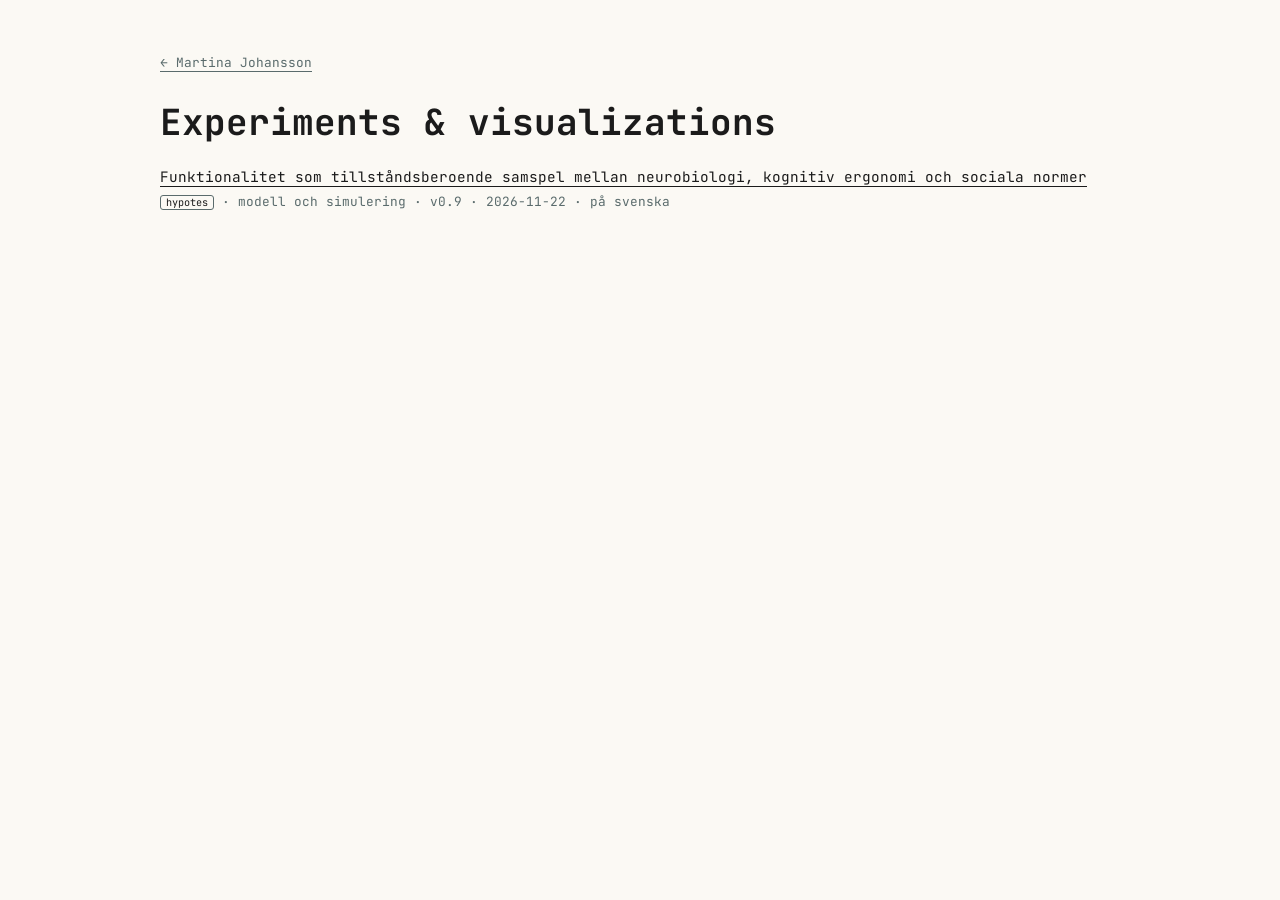
==== commit ca51262f: "Add files via upload" ====
--- a/experiments/index.html
+++ b/experiments/index.html
@@ -1,5 +1,5 @@
 <!doctype html>
-<html lang="sv">
+<html lang="en">
 <head>
 <meta charset="utf-8">
 <meta name="viewport" content="width=device-width, initial-scale=1, viewport-fit=cover">
@@ -7,284 +7,19 @@
 <link rel="preconnect" href="https://fonts.googleapis.com">
 <link rel="preconnect" href="https://fonts.gstatic.com" crossorigin>
 <link href="https://fonts.googleapis.com/css2?family=JetBrains+Mono:ital,wght@0,500;0,700;1,400&family=Carlito:ital,wght@0,400;0,700;1,400&display=swap" rel="stylesheet">
-<title>Omstarter, frekvens och kostnad · Martina Johansson</title>
-<link rel="stylesheet" href="../../style.css">
-<style>
-.sim { max-width: 40rem; margin: 8px 0 18px; }
-.sim fieldset { border: 1px solid var(--muted); margin: 0 0 14px; padding: 10px 14px 4px; }
-.sim legend { font-family: var(--font-name); font-size: 0.8rem; padding: 0 6px; color: var(--muted); }
-.sim .row { display: grid; grid-template-columns: 1fr 4.5rem; gap: 2px 10px; align-items: center; margin: 0 0 10px; }
-.sim .row label { font-size: 0.9rem; grid-column: 1 / 2; }
-.sim .row output { font-family: var(--font-name); font-size: 0.85rem; text-align: right; grid-column: 2 / 3; grid-row: 1; }
-.sim .row input[type=range] { grid-column: 1 / 3; width: 100%; accent-color: var(--fg); margin: 0; }
-.sim .presets { display: flex; flex-wrap: wrap; gap: 8px; margin: 0 0 14px; }
-.sim button { font-family: var(--font-name); font-size: 0.8rem; color: var(--fg); background: transparent; border: 1px solid var(--muted); border-radius: 3px; padding: 4px 10px; cursor: pointer; }
-.sim button:hover { border-color: var(--fg); }
-.sim button:focus-visible { outline: 2px solid var(--fg); outline-offset: 2px; }
-.cells { display: grid; grid-template-columns: 7rem 1fr 1fr; gap: 6px; font-family: var(--font-name); font-size: 0.8rem; max-width: 40rem; align-items: stretch; }
-.cells .h { color: var(--muted); align-self: end; padding-bottom: 2px; }
-.cells .cell { border: 1px solid var(--muted); padding: 8px 10px; position: relative; min-height: 3.2rem; }
-.cells .cell b { font-size: 1.05rem; display: block; }
-.cells .bar { position: absolute; left: 0; bottom: 0; height: 4px; background: var(--fg); }
-.cells .cell.both { border-color: var(--fg); }
-#map { display:block; width:100%; max-width:40rem; height:auto; border:1px solid var(--muted); cursor:crosshair; margin:0 0 4px; }
-#map:focus-visible { outline:2px solid var(--fg); outline-offset:2px; }
-.sim button[aria-pressed=true] { border-color: var(--fg); }
-.cells + .verdict { margin-top: 18px; }
-.verdict { font-family: var(--font-name); font-size: 0.85rem; margin: 14px 0 4px; max-width: 40rem; }
-.verdict strong { font-weight: 700; }
-.note { font-size: 0.85rem; color: var(--muted); max-width: 40rem; margin: 0 0 12px; }
-@media (max-width: 480px) { .cells { grid-template-columns: 4.6rem 1fr 1fr; font-size: 0.72rem; } }
-</style>
+<title>Experiments &amp; visualizations · Martina Johansson</title>
+<link rel="stylesheet" href="../style.css">
 </head>
 <body>
-<main class="page prose">
-  <a class="back" href="../">&larr; Experiments &amp; visualizations</a>
-  <h1>Omstarter, frekvens och kostnad</h1>
-  <p class="tagline">Kan två måttliga begränsningar göra mer skada tillsammans än var för sig? Här är en modell man kan dra i.</p>
-  <p class="meta" style="margin-top:14px"><span class="status">hypotes</span> &middot; modell och simulering &middot; v0.2 &middot; 2026-11-16 &middot; inga egna mätdata, bara en modell</p>
-
-  <h2>Det som väcker min nyfikenhet</h2>
-  <p>Vissa uppgifter går inte att göra i bitar. De kräver att man kommer in i dem, och det kostar tid varje gång man tappar tråden. Om något avbryter, eller om man tappar tråden av sig själv, måste man börja om. Det jag undrar över är vad som händer när två sådana saker finns samtidigt: en som bestämmer <em>hur ofta</em> man måste starta om, och en som bestämmer <em>vad varje omstart kostar</em>.</p>
-  <p>Frekvensen kan komma från olika håll: att arbetsminnet faller sönder, att andra avbryter, eller att man vet att någon tittar. Kostnaden är individuell och kan skilja sig mycket mellan människor och mellan uppgifter.</p>
-
-  <h2>Hur jag har undersökt det</h2>
-  <p>Jag har byggt den enklaste modell jag kunde som fångar idén, så att jag kan se var den håller och var den inte gör det. En uppgift kräver <em>W</em> minuters ostört arbete och ska vara klar inom <em>L</em> minuter. Avbrotten kommer slumpmässigt med en viss frekvens per timme. Efter varje avbrott går de första <em>c</em> minuterna åt till att komma igång igen, och bara resten räknas som arbete. Modellen körs 600 gånger för varje punkt på kartan, och varje punkt visar hur ofta uppgiften inte blir klar i tid.</p>
-  <p>Två faktorer varieras: hur ofta man måste starta om och vad en omstart kostar. Kartan nedan visar, för varje kombination av hög frekvens och hög kostnad, om utfallet är större än summan av de två enskilda tilläggen jämfört med utgångsläget (låg frekvens, låg kostnad). Frekvensen är en sammanlagd siffra. I verkligheten kan den komma från tre håll: att man själv tappar tråden, att andra avbryter och att man vet att någon tittar. Det delas inte upp här.</p>
-
-  <h2>Prova själv</h2>
-  <p class="note" style="margin-bottom:10px"><strong>Alla värden här är illustrationer.</strong> De är inte mätta och inte hämtade ur litteraturen. Det som går att läsa av är kartans <em>form</em>, inte enskilda siffror.</p>
-  <div class="sim" id="sim">
-    <div class="presets" role="group" aria-label="Exempelinställningar">
-      <button type="button" data-p="std">Grundexempel</button>
-      <button type="button" data-p="floor">Golveffekt</button>
-      <button type="button" data-p="ceil">Takeffekt</button>
-      <button type="button" data-p="thr">Tröskeleffekt</button>
-    </div>
-    <fieldset>
-      <legend>Utgångsläget (låg frekvens, låg kostnad)</legend>
-      <div class="row"><label for="fl">Omstarter per timme</label><output id="o_fl"></output><input id="fl" type="range" min="0" max="5" step="0.5" value="1"></div>
-      <div class="row"><label for="cl">Kostnad per omstart (minuter)</label><output id="o_cl"></output><input id="cl" type="range" min="0" max="20" step="1" value="3"></div>
-    </fieldset>
-    <fieldset>
-      <legend>Uppgiften</legend>
-      <div class="row"><label for="W">Arbete som krävs (minuter)</label><output id="o_W"></output><input id="W" type="range" min="30" max="300" step="10" value="120"></div>
-      <div class="row"><label for="L">Tid som finns (minuter)</label><output id="o_L"></output><input id="L" type="range" min="60" max="600" step="10" value="300"></div>
-      <div class="row"><label for="m">Minsta obrutna sträcka som behövs för att något ska räknas (minuter)</label><output id="o_m"></output><input id="m" type="range" min="0" max="60" step="5" value="0"></div>
-    </fieldset>
-    <fieldset>
-      <legend>Hur vanligt är det (för medelvärdet nedan)</legend>
-      <div class="row"><label for="q">Andel med hög återstartskostnad (procent)</label><output id="o_q"></output><input id="q" type="range" min="0" max="50" step="5" value="10"></div>
-    </fieldset>
-    <div class="presets" role="group" aria-label="Vad kartan visar">
-      <button type="button" data-mode="int" aria-pressed="true">Visa interaktion</button>
-      <button type="button" data-mode="risk" aria-pressed="false">Visa risk att inte bli klar</button>
-    </div>
-    <canvas id="map" tabindex="0" role="img" aria-label="Karta över frekvens och omstartskostnad. Välj en punkt med klick eller piltangenter."></canvas>
-    <p class="note" id="legend" style="margin-top:6px"></p>
-    <div class="cells" aria-live="polite">
-      <div></div><div class="h">Låg kostnad</div><div class="h" id="hc">Hög kostnad</div>
-      <div class="h">Låg frekvens</div>
-      <div class="cell"><b id="p00"></b><span>blir inte klar</span><i class="bar" id="b00"></i></div>
-      <div class="cell"><b id="p01"></b><span>blir inte klar</span><i class="bar" id="b01"></i></div>
-      <div class="h" id="hf">Hög frekvens</div>
-      <div class="cell"><b id="p10"></b><span>blir inte klar</span><i class="bar" id="b10"></i></div>
-      <div class="cell both"><b id="p11"></b><span>blir inte klar</span><i class="bar" id="b11"></i></div>
-    </div>
-    <p class="verdict" id="verdict" aria-live="polite"></p>
-    <p class="note" id="detail"></p>
-    <h3>Medelvärde och undergrupp</h3>
-    <p class="note">Samma punkt på kartan, men nu som en grupp där en andel har den höga kostnaden och resten den låga.</p>
-    <div class="scroll" tabindex="0" role="region" aria-label="Medelvärde och undergrupp, kan rullas i sidled">
-      <table id="pop">
-        <thead><tr><th>Grupp</th><th>Låg frekvens</th><th>Hög frekvens</th><th>Ökning</th></tr></thead>
-        <tbody></tbody>
-      </table>
-    </div>
-    <p class="verdict" id="popverdict" aria-live="polite"></p>
-  </div>
-
-  <h2>Vad jag har kommit fram till</h2>
-  <p>Ingenting om människor, eftersom modellen inte bygger på några mätdata. Det modellen visar är hur hypotesen beter sig:</p>
-  <ul>
-    <li>När varken frekvens eller kostnad ensam är tillräcklig för att göra uppgiften omöjlig, men båda tillsammans är det, blir utfallet <strong>superadditivt</strong>: den gemensamma rutan är större än summan av de två enskilda tilläggen. Det är grundexemplet.</li>
-    <li>Det beror på att tidsförlusten är frekvens &times; kostnad. Mekanismen är alltså <strong>multiplikativ genom konstruktion</strong>, och att utfallet blir superadditivt är därför ingen upptäckt. Det intressanta är om verkliga data följer den vägen, och det kan bara visas genom att mäta antalet omstarter.</li>
-    <li><strong>Golv och tak.</strong> Om uppgiften är så lätt att ingen ruta når nämnvärd risk, eller så svår att alla gör det, försvinner interaktionen. Den finns kvar i verkligheten men går inte att se. Därför måste uppgiftens svårighet kalibreras i ett riktigt försök.</li>
-    <li><strong>Tröskel.</strong> Om arbetet kräver en obruten sträcka av en viss längd, ger en uppdelad dag mycket mindre än bara förlorad tid, eftersom sträckor som är för korta inte räknas alls. Det är ett annat skäl till att små avbrott kan kosta mycket, och det går att skilja från den enkla frekvens &times; kostnad.</li>
+<main class="page">
+  <a class="back" href="../">&larr; Martina Johansson</a>
+  <h1>Experiments &amp; visualizations</h1>
+  <ul class="list">
+    <li>
+      <a href="superadditivitet/">Funktionalitet som tillståndsberoende samspel mellan neurobiologi, kognitiv ergonomi och sociala normer</a>
+      <p class="meta"><span class="status">hypotes</span> &middot; modell och simulering &middot; v0.9 &middot; 2026-11-22 &middot; på svenska</p>
+    </li>
   </ul>
-  <p><strong>Hypotesen förkastas om</strong> utfallet i ett kalibrerat försök är additivt eller subadditivt, eller om en enda begränsning förklarar hela nedgången.</p>
-
-  <h2>Vad som talar emot</h2>
-  <ul>
-    <li><strong>Mekanismen är multiplikativ i förväg.</strong> Modellen kan därför inte pröva hypotesen. Den visar bara vad hypotesen innebär.</li>
-    <li><strong>En enda dominerande begränsning.</strong> Tidigare forskning om kumulativ risk har haft svårt att utesluta att en enda risk driver hela effekten. Det måste mötas innan något kan påstås.</li>
-    <li><strong>Frekvens och kostnad är inte oberoende i verkligheten.</strong> Den som blir avbruten ofta kan lära sig att starta om billigare, eller sluta försöka komma in alls. Modellen antar att de är fristående.</li>
-    <li><strong>Fysisk eller social störning.</strong> Att någon tittar kan höja felfrekvensen genom skam, genom belastning på arbetsminnet eller för att personen rör sig och är en sensorisk störning. De går inte att skilja i modellen.</li>
-    <li><strong>Även en påvisad interaktion</strong> är ingen biologisk eller psykologisk samverkan. Den säger bara att effekten är större än summan.</li>
-  </ul>
-
-  <h2>Gränser och öppna frågor</h2>
-  <ul>
-    <li><strong>Inte läst i full text.</strong> Idén om samverkan mellan orsaker (Rothman, formaliserad av VanderWeele) och forskningen om avbrott och återupptagande (Trafton m.fl.) är jag bekant med, men jag har inte läst dem noga för den här sidan. Några siffror ur litteraturen om kumulativ risk finns inte med eftersom jag inte har kontrollerat dem.</li>
-    <li><strong>Novitet.</strong> Jag har inte hittat någon text som sätter den här mekanismen på kognitiv kapacitet med en uppgift man kan mäta, men sökningen är kort och inte systematisk.</li>
-    <li><strong>Mätbarhet.</strong> Ett riktigt försök behöver en tvåfaktoriell design, kalibrerad uppgiftssvårighet och ett mått på antalet omstarter. Det kan jag inte genomföra själv.</li>
-    <li>Sidan säger inget om någon enskild person och ger inga råd.</li>
-  </ul>
-
-  <h2>Hur sidan kom till</h2>
-  <p>Frågan och iakttagelserna bakom den är mina. Mekanismen och modellens form utvecklades i samtal med en AI och har inte kontrollerats mot data.</p>
-
-  <h2>Versionshistorik</h2>
-  <div class="scroll" tabindex="0" role="region" aria-label="Versionshistorik">
-    <table>
-      <thead><tr><th>Version</th><th>Datum</th><th>Ändring</th></tr></thead>
-      <tbody>
-        <tr><td>v0.2</td><td>2026-11-16</td><td>Reglage för andel med hög återstartskostnad och tabell över medelvärde och undergrupp. Texten under reglagen är oförändrad från v0.1.</td></tr>
-        <tr><td>v0.1</td><td>2026-11-16</td><td>Första version: karta över frekvens och omstartskostnad, tidsgräns och tröskel.</td></tr>
-      </tbody>
-    </table>
-  </div>
 </main>
-<script>
-(function () {
-  function rng(seed){var s=seed>>>0;return function(){s=(s+0x6D2B79F5)>>>0;var t=s;t=Math.imul(t^t>>>15,t|1);t^=t+Math.imul(t^t>>>7,t|61);return((t^t>>>14)>>>0)/4294967296;};}
-  function pFail(lam, c, W, L, m, N) {
-    var r = rng(12345), f = 0;
-    for (var i = 0; i < N; i++) {
-      var t = 0, out = 0;
-      while (t < L && out < W) {
-        var s = lam > 0 ? -Math.log(1 - r()) * 60 / lam : 1e9;
-        var len = Math.min(s, L - t), eff = len - c;
-        if (eff > 0 && eff >= m) out += eff;
-        t += len;
-      }
-      if (out < W) f++;
-    }
-    return f / N;
-  }
-  var FMAX = 10, CMAX = 40, GX = 24, GY = 20, NG = 600, NP = 3000;
-  var ids = ['fl','cl','W','L','m','q'], el = {};
-  ids.forEach(function (i) { el[i] = document.getElementById(i); });
-  function v(i) { return parseFloat(el[i].value); }
-  var cv = document.getElementById('map'), ctx = cv.getContext('2d');
-  var grid = null, mode = 'int', sel = null;
-  var M = { l: 46, r: 10, t: 10, b: 38 };
-  function css(n) { return getComputedStyle(document.body).getPropertyValue(n).trim() || '#888'; }
-  function fAt(i) { return v('fl') + (FMAX - v('fl')) * i / (GX - 1); }
-  function cAt(j) { return v('cl') + (CMAX - v('cl')) * j / (GY - 1); }
-  function compute() {
-    var W = v('W'), L = v('L'), m = v('m'), p = [];
-    for (var i = 0; i < GX; i++) { p.push([]); for (var j = 0; j < GY; j++) p[i].push(pFail(fAt(i), cAt(j), W, L, m, NG)); }
-    grid = p;
-    if (!sel) sel = { i: Math.round((4 - v('fl')) / (FMAX - v('fl')) * (GX - 1)), j: Math.round((12 - v('cl')) / (CMAX - v('cl')) * (GY - 1)) };
-    sel.i = Math.max(1, Math.min(GX - 1, sel.i)); sel.j = Math.max(1, Math.min(GY - 1, sel.j));
-  }
-  function inter(i, j) { return (grid[i][j] - grid[i][0] - grid[0][j] + grid[0][0]) * 100; }
-  function size() {
-    var w = cv.clientWidth || 600, h = Math.round(w * 0.68), d = Math.min(window.devicePixelRatio || 1, 3);
-    cv.width = w * d; cv.height = h * d; ctx.setTransform(d, 0, 0, d, 0, 0); return [w, h];
-  }
-  function mix(a, b, t) { return Math.round(a + (b - a) * t); }
-  function draw() {
-    var wh = size(), w = wh[0], h = wh[1], fg = css('--fg'), muted = css('--muted'), bg = css('--bg');
-    var dark = bg === '#000000' || bg === 'black';
-    ctx.clearRect(0, 0, w, h);
-    var pw = w - M.l - M.r, ph = h - M.t - M.b, cw = pw / GX, ch = ph / GY;
-    for (var i = 0; i < GX; i++) for (var j = 0; j < GY; j++) {
-      var col;
-      if (mode === 'risk') { var q = grid[i][j]; col = dark ? 'rgb(' + mix(0,255,q) + ',' + mix(0,255,q) + ',' + mix(0,255,q) + ')' : 'rgb(' + mix(255,0,q) + ',' + mix(255,0,q) + ',' + mix(255,0,q) + ')'; }
-      else { var x = Math.max(-60, Math.min(60, inter(i, j))) / 60, a = Math.abs(x);
-        if (x >= 0) col = dark ? 'rgb(' + mix(0,255,a) + ',' + mix(0,150,a) + ',' + mix(0,40,a) + ')' : 'rgb(' + mix(255,220,a) + ',' + mix(255,90,a) + ',' + mix(255,0,a) + ')';
-        else col = dark ? 'rgb(' + mix(0,70,a) + ',' + mix(0,150,a) + ',' + mix(0,255,a) + ')' : 'rgb(' + mix(255,20,a) + ',' + mix(255,110,a) + ',' + mix(255,230,a) + ')'; }
-      ctx.fillStyle = col; ctx.fillRect(M.l + i * cw, M.t + (GY - 1 - j) * ch, cw + 0.5, ch + 0.5);
-    }
-    ctx.strokeStyle = muted; ctx.lineWidth = 1; ctx.strokeRect(M.l, M.t, pw, ph);
-    ctx.fillStyle = muted; ctx.font = '11px JetBrains Mono, monospace'; ctx.textAlign = 'center';
-    [0, 0.25, 0.5, 0.75, 1].forEach(function (u) {
-      var x = M.l + u * (pw - cw) + cw / 2; ctx.fillText((v('fl') + (FMAX - v('fl')) * u).toFixed(1), x, h - M.b + 14);
-      var y = M.t + (1 - u) * (ph - ch) + ch / 2; ctx.textAlign = 'right'; ctx.fillText(Math.round(v('cl') + (CMAX - v('cl')) * u), M.l - 6, y + 4); ctx.textAlign = 'center';
-    });
-    ctx.fillText('omstarter per timme (hög frekvens)', M.l + pw / 2, h - 6);
-    ctx.save(); ctx.translate(11, M.t + ph / 2); ctx.rotate(-Math.PI / 2); ctx.fillText('minuter per omstart (hög kostnad)', 0, 0); ctx.restore();
-    if (sel) { ctx.strokeStyle = fg; ctx.lineWidth = 2; ctx.strokeRect(M.l + sel.i * cw + 1, M.t + (GY - 1 - sel.j) * ch + 1, cw - 2, ch - 2); }
-  }
-  function pct(x) { return Math.round(x * 100) + ' %'; }
-  function sgn(x) { return (x > 0 ? '+' : x < 0 ? '\u2212' : '') + Math.abs(x).toFixed(0); }
-  function readout() {
-    document.getElementById('legend').textContent = mode === 'int'
-      ? 'Färg = interaktion i procentenheter: orange är superadditivt, blått är subadditivt, vitt/svart är ungefär additivt. Klicka på kartan för att välja en punkt.'
-      : 'Färg = andel som inte blir klara i tid, från 0 % (tomt) till 100 % (fullt). Klicka på kartan för att välja en punkt.';
-    var f = fAt(sel.i), c = cAt(sel.j);
-    var p00 = grid[0][0], p10 = grid[sel.i][0], p01 = grid[0][sel.j], p11 = grid[sel.i][sel.j];
-    document.getElementById('hc').textContent = 'Hög kostnad (' + c.toFixed(0) + ' min)';
-    document.getElementById('hf').textContent = 'Hög frekvens (' + f.toFixed(1) + ' per tim)';
-    [['00',p00],['10',p10],['01',p01],['11',p11]].forEach(function (a) {
-      document.getElementById('p' + a[0]).textContent = pct(a[1]);
-      document.getElementById('b' + a[0]).style.width = (a[1] * 100) + '%';
-    });
-    var I = (p11 - p10 - p01 + p00) * 100, add = (p10 + p01 - p00) * 100, all = [p00, p10, p01, p11], t;
-    if (Math.max.apply(null, all) < 0.05) t = '<strong>Golveffekt.</strong> Ingen ruta har nämnvärd risk, så en interaktion kan inte synas.';
-    else if (Math.min.apply(null, all) > 0.95) t = '<strong>Takeffekt.</strong> Alla rutor ligger nära 100 procent, så en interaktion kan inte synas.';
-    else if (I > 2) t = '<strong>Superadditivt.</strong> Den gemensamma rutan ligger ' + I.toFixed(0) + ' procentenheter över vad de enskilda tilläggen ger tillsammans.';
-    else if (I < -2) t = '<strong>Subadditivt.</strong> Den gemensamma rutan ligger ' + Math.abs(I).toFixed(0) + ' procentenheter under summan av tilläggen.' + (Math.max.apply(null, all) > 0.95 ? ' Det beror på taket: en ruta nära 100 % kan inte öka mer.' : '');
-    else t = '<strong>Ungefär additivt.</strong> Skillnaden från summan är under två procentenheter.';
-    document.getElementById('verdict').innerHTML = t;
-    renderPop(p00, p10, p01, p11);
-    document.getElementById('detail').textContent = 'Tillägg över låg/låg: frekvens ' + sgn((p10 - p00) * 100) + ', kostnad ' + sgn((p01 - p00) * 100) + ', tillsammans ' + sgn((p11 - p00) * 100) + ' procentenheter. Om de bara lades ihop vore det ' + sgn(add) + '. Interaktion = p11 \u2212 p10 \u2212 p01 + p00 = ' + sgn(I) + ' procentenheter. Utfallet är att INTE bli klar i tid.';
-  }
-  function renderPop(p00, p10, p01, p11) {
-    var q = v('q') / 100, f0 = (1 - q) * p00 + q * p01, f1 = (1 - q) * p10 + q * p11;
-    function r(a, b, c) { return '<tr><td>' + a + '</td><td>' + pct(b[0]) + '</td><td>' + pct(b[1]) + '</td><td>' + sgn((b[1] - b[0]) * 100) + ' procentenheter</td></tr>'; }
-    document.querySelector('#pop tbody').innerHTML =
-      r('Låg kostnad (' + (100 - v('q')) + ' %)', [p00, p10]) +
-      r('Hög kostnad (' + v('q') + ' %)', [p01, p11]) +
-      r('<strong>Hela gruppen, medelvärde</strong>', [f0, f1]);
-    var avg = (f1 - f0) * 100, sub = (p11 - p01) * 100, t;
-    if (v('q') === 0) t = 'Ingen har hög kostnad här, så medelvärdet är samma som den första raden.';
-    else if (avg < 5 && sub >= 20) t = '<strong>Medelvärdet döljer effekten.</strong> För gruppen som helhet ökar risken med ' + avg.toFixed(0) + ' procentenheter vid hög frekvens, men för undergruppen med hög kostnad ökar den med ' + sub.toFixed(0) + '.';
-    else t = 'För gruppen som helhet ökar risken med ' + avg.toFixed(0) + ' procentenheter vid hög frekvens. För undergruppen med hög kostnad är ökningen ' + sub.toFixed(0) + ' och för resten ' + ((p10 - p00) * 100).toFixed(0) + '.';
-    document.getElementById('popverdict').innerHTML = t;
-  }
-  function run(keepSel) {
-    ids.forEach(function (i) { document.getElementById('o_' + i).textContent = v(i); });
-    if (!keepSel) sel = null;
-    compute(); draw(); readout();
-  }
-  function pick(ev) {
-    var r = cv.getBoundingClientRect(), x = ev.clientX - r.left, y = ev.clientY - r.top;
-    var pw = r.width - M.l - M.r, ph = r.height - M.t - M.b;
-    var i = Math.floor((x - M.l) / (pw / GX)), j = GY - 1 - Math.floor((y - M.t) / (ph / GY));
-    if (i < 1 || j < 1 || i >= GX || j >= GY) return;
-    sel = { i: i, j: j }; draw(); readout();
-  }
-  cv.addEventListener('click', pick);
-  cv.addEventListener('keydown', function (e) {
-    var d = { ArrowRight: [1,0], ArrowLeft: [-1,0], ArrowUp: [0,1], ArrowDown: [0,-1] }[e.key];
-    if (!d) return; e.preventDefault();
-    sel.i = Math.max(1, Math.min(GX - 1, sel.i + d[0])); sel.j = Math.max(1, Math.min(GY - 1, sel.j + d[1])); draw(); readout();
-  });
-  var presets = {
-    std:   { fl:1, cl:3, W:120, L:300, m:0, q:10 },
-    floor: { fl:1, cl:3, W:60,  L:480, m:0, q:10 },
-    ceil:  { fl:2, cl:5, W:200, L:240, m:0, q:10 },
-    thr:   { fl:1, cl:3, W:120, L:240, m:20, q:10 }
-  };
-  Array.prototype.forEach.call(document.querySelectorAll('[data-p]'), function (b) {
-    b.addEventListener('click', function () { var p = presets[b.getAttribute('data-p')]; ids.forEach(function (i) { el[i].value = p[i]; }); run(false); });
-  });
-  Array.prototype.forEach.call(document.querySelectorAll('[data-mode]'), function (b) {
-    b.addEventListener('click', function () {
-      mode = b.getAttribute('data-mode');
-      Array.prototype.forEach.call(document.querySelectorAll('[data-mode]'), function (x) { x.setAttribute('aria-pressed', x === b ? 'true' : 'false'); });
-      draw(); readout();
-    });
-  });
-  var timer;
-  ids.forEach(function (i) { el[i].addEventListener('input', function () { document.getElementById('o_' + i).textContent = v(i); clearTimeout(timer); timer = setTimeout(function () { run(true); }, 120); }); });
-  window.addEventListener('resize', function () { if (grid) draw(); });
-  if (document.fonts && document.fonts.ready) document.fonts.ready.then(function () { if (grid) draw(); });
-  run(false);
-})();
-</script>
 </body>
 </html>
--- a/style.css
+++ b/style.css
@@ -142,9 +142,9 @@
 h1 { font-size: 1.5rem; }
 h1 .mark { height: 1.1em; vertical-align: -0.15em; margin-left: 0.4em; }
 
-/* Always black, white text */
-:root, :root:not([data-theme="light"]) { --bg: #000000; --fg: #ffffff; --muted: #94a9aa; color-scheme: dark; }
-html, body { background: #000; color: #fff; }
+/* Light paper background, dark text (test). The old black version is kept in style_dark_backup.css */
+:root, :root:not([data-theme="light"]) { --bg: #fbf9f4; --fg: #1b1b1b; --muted: #5a6b6c; color-scheme: light; }
+html, body { background: var(--bg); color: var(--fg); }
 
 /* Larger name and tagline (1.5x), octahedron before the tagline */
 h1 { font-size: 2.25rem; margin-bottom: 10px; }
@@ -172,3 +172,22 @@
 /* crystal strip */
 .crystals{display:grid;grid-template-columns:repeat(3,1fr);gap:8px;margin:28px 0 0;max-width:520px}
 .crystals img{display:block;width:100%;height:auto;aspect-ratio:1/1;object-fit:cover}
+
+/* Start page: smaller text, octahedron scaled to match */
+.home h1 { font-size: 1.75rem; }
+.home .tagline { font-size: 0.97rem; }
+.home nav { font-size: 0.85rem; }
+.home .tagrow canvas { width: 4.1rem; height: 4.1rem; }
+.home .feed h2 { font-size: 0.75rem; }
+.home .feed li { font-size: 0.8rem; }
+.home .feed time, .home .feed .v { font-size: 0.7rem; }
+@media (max-width: 680px) {
+  .home h1 { font-size: 1.3rem; }
+  .home .tagline { font-size: 0.82rem; }
+  .home nav { font-size: 0.8rem; }
+  .home .tagrow canvas { width: 3.1rem; height: 3.1rem; }
+  .home .feed li { font-size: 0.78rem; }
+}
+
+.refs { list-style: none; padding-left: 0; font-size: .92em; }
+.refs li { margin: 0 0 8px; padding-left: 1.6em; text-indent: -1.6em; overflow-wrap: anywhere; }
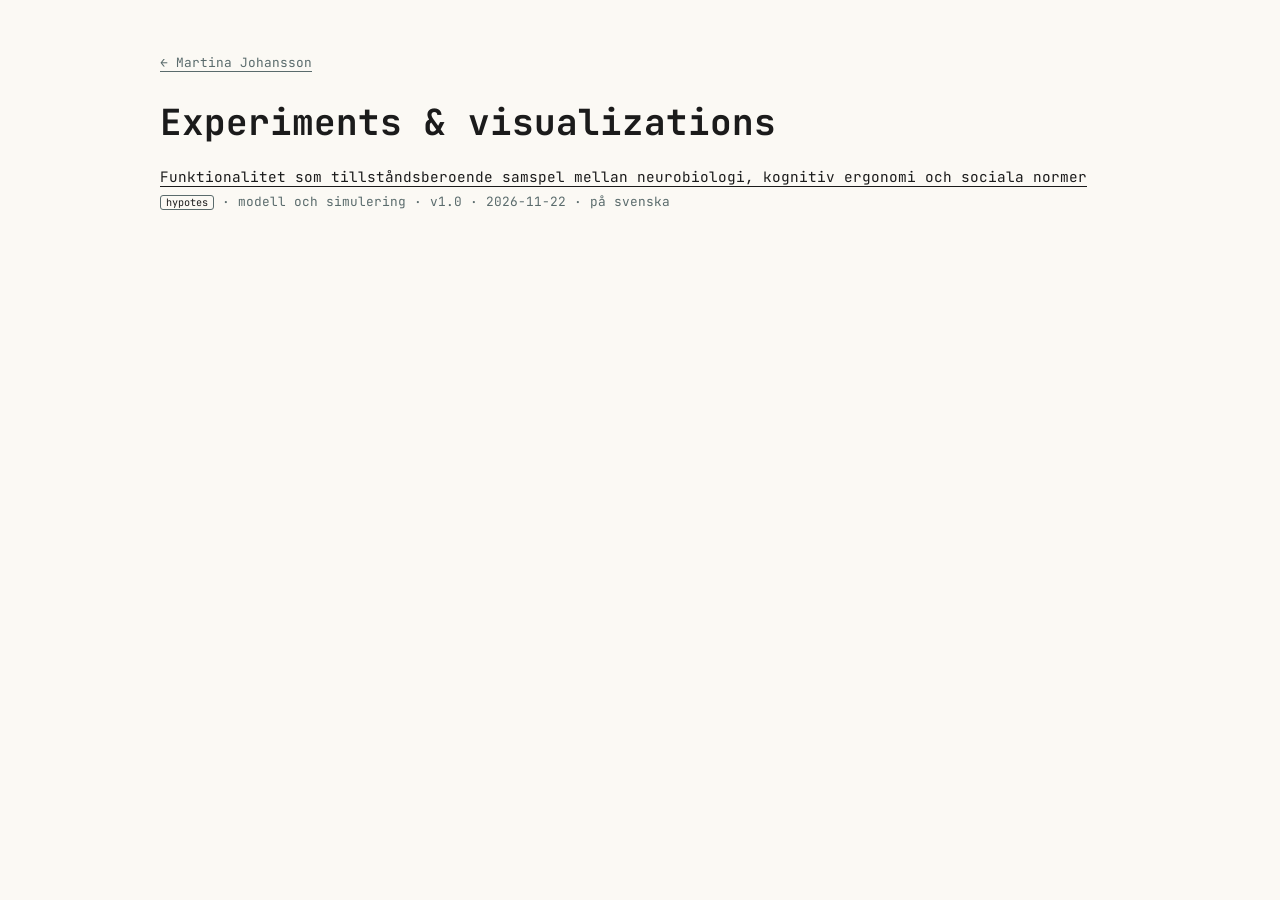
==== commit e6a90a2c: "Add files via upload" ====
--- a/experiments/index.html
+++ b/experiments/index.html
@@ -17,7 +17,7 @@
   <ul class="list">
     <li>
       <a href="superadditivitet/">Funktionalitet som tillståndsberoende samspel mellan neurobiologi, kognitiv ergonomi och sociala normer</a>
-      <p class="meta"><span class="status">hypotes</span> &middot; modell och simulering &middot; v0.9 &middot; 2026-11-22 &middot; på svenska</p>
+      <p class="meta"><span class="status">hypotes</span> &middot; modell och simulering &middot; v1.0 &middot; 2026-11-22 &middot; på svenska</p>
     </li>
   </ul>
 </main>
--- a/style.css
+++ b/style.css
@@ -4,13 +4,6 @@
   --muted: #55696a;
   --font-name: 'JetBrains Mono', ui-monospace, Menlo, Consolas, monospace;
   --font-body: 'JetBrains Mono', ui-monospace, Menlo, Consolas, monospace;
-}
-@media (prefers-color-scheme: dark) {
-  :root {
-    --bg: #000000;
-    --fg: #ffffff;
-    --muted: #94a9aa;
-  }
 }
 html { background: var(--bg); }
 body {
@@ -174,18 +167,18 @@
 .crystals img{display:block;width:100%;height:auto;aspect-ratio:1/1;object-fit:cover}
 
 /* Start page: smaller text, octahedron scaled to match */
-.home h1 { font-size: 1.75rem; }
-.home .tagline { font-size: 0.97rem; }
+.home h1 { font-size: 1.15rem; }
+.home .tagline { font-size: 0.72rem; }
 .home nav { font-size: 0.85rem; }
-.home .tagrow canvas { width: 4.1rem; height: 4.1rem; }
+.home .tagrow canvas { width: 2.8rem; height: 2.8rem; }
 .home .feed h2 { font-size: 0.75rem; }
 .home .feed li { font-size: 0.8rem; }
 .home .feed time, .home .feed .v { font-size: 0.7rem; }
 @media (max-width: 680px) {
-  .home h1 { font-size: 1.3rem; }
-  .home .tagline { font-size: 0.82rem; }
+  .home h1 { font-size: 1.05rem; }
+  .home .tagline { font-size: 0.7rem; }
   .home nav { font-size: 0.8rem; }
-  .home .tagrow canvas { width: 3.1rem; height: 3.1rem; }
+  .home .tagrow canvas { width: 2.4rem; height: 2.4rem; }
   .home .feed li { font-size: 0.78rem; }
 }
 
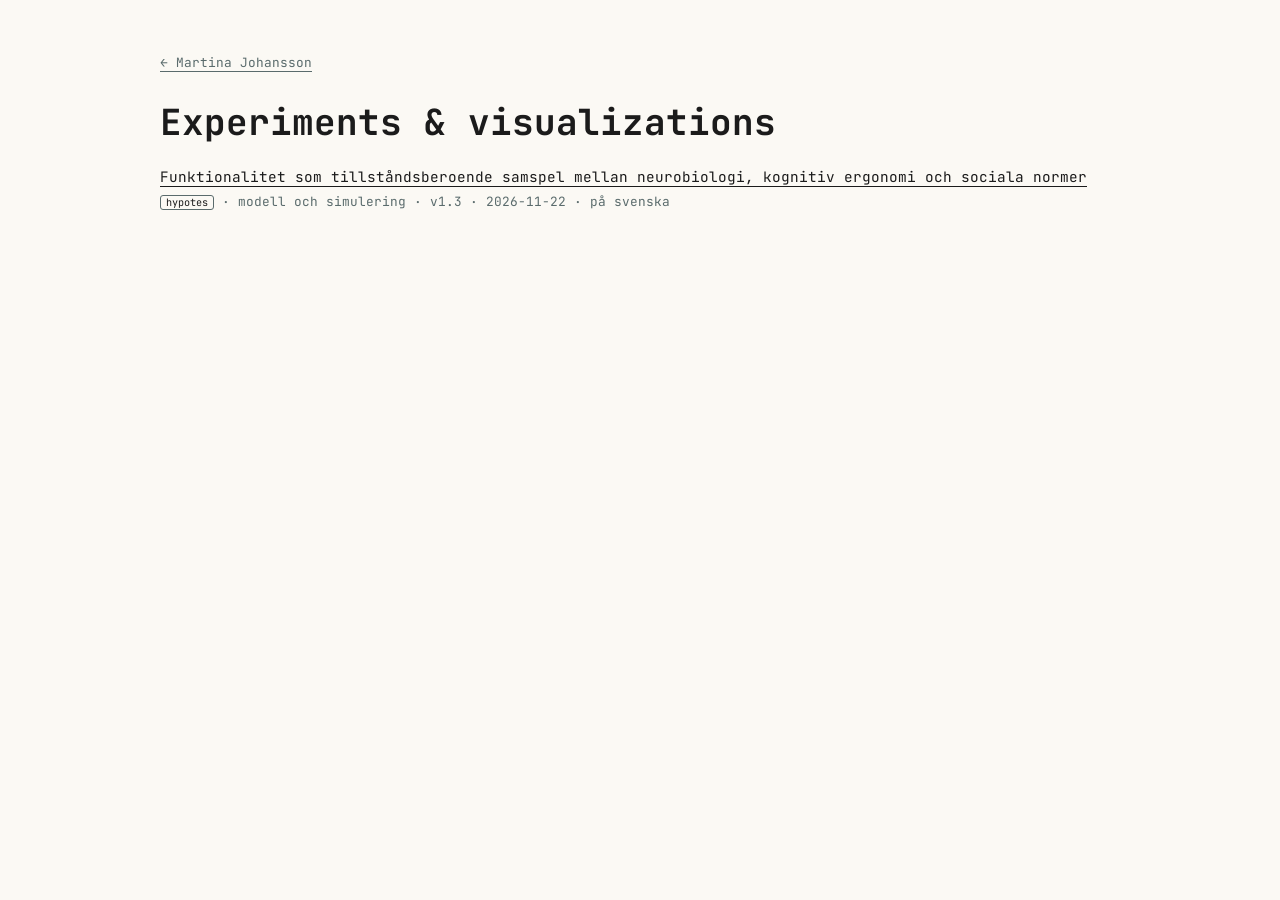
==== commit ec3cf88d: "Add files via upload" ====
--- a/experiments/index.html
+++ b/experiments/index.html
@@ -17,7 +17,7 @@
   <ul class="list">
     <li>
       <a href="superadditivitet/">Funktionalitet som tillståndsberoende samspel mellan neurobiologi, kognitiv ergonomi och sociala normer</a>
-      <p class="meta"><span class="status">hypotes</span> &middot; modell och simulering &middot; v1.0 &middot; 2026-11-22 &middot; på svenska</p>
+      <p class="meta"><span class="status">hypotes</span> &middot; modell och simulering &middot; v1.3 &middot; 2026-11-22 &middot; på svenska</p>
     </li>
   </ul>
 </main>
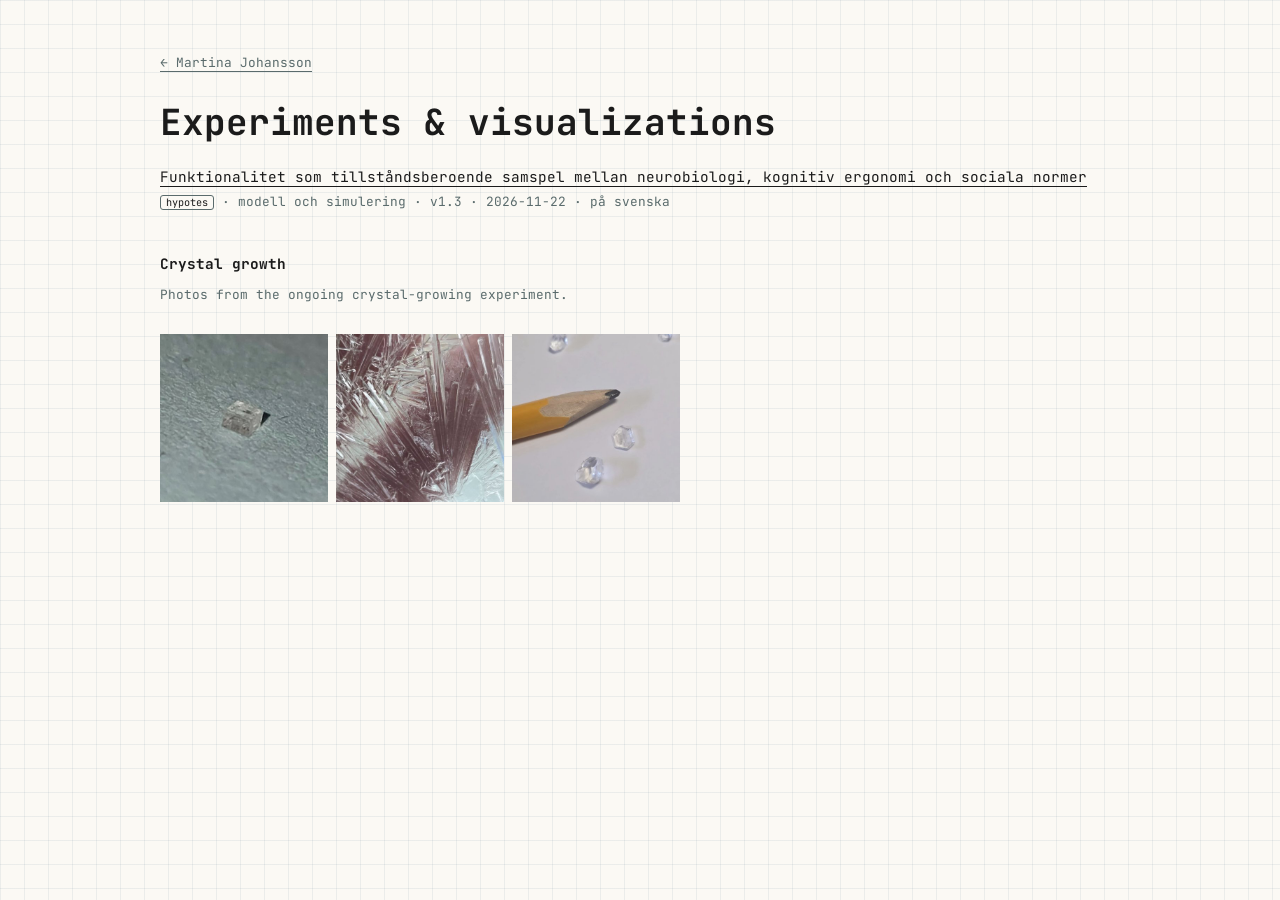
==== commit db2b69c6: "Add files via upload" ====
--- a/experiments/index.html
+++ b/experiments/index.html
@@ -20,6 +20,16 @@
       <p class="meta"><span class="status">hypotes</span> &middot; modell och simulering &middot; v1.3 &middot; 2026-11-22 &middot; på svenska</p>
     </li>
   </ul>
+
+  <div class="prose">
+  <h2 id="crystal-growth">Crystal growth</h2>
+  <p class="meta">Photos from the ongoing crystal-growing experiment.</p>
+  <div class="crystals">
+    <img src="../img/crystal-1.jpg" width="480" height="480" loading="lazy" alt="A small, cloudy crystal on a grey surface">
+    <img src="../img/crystal-2.jpg" width="480" height="480" loading="lazy" alt="Close-up of long, needle-shaped crystals radiating in fans">
+    <img src="../img/crystal-3.jpg" width="480" height="480" loading="lazy" alt="Three small, transparent crystals next to a pencil tip">
+  </div>
+  </div>
 </main>
 </body>
 </html>
--- a/style.css
+++ b/style.css
@@ -184,3 +184,38 @@
 
 .refs { list-style: none; padding-left: 0; font-size: .92em; }
 .refs li { margin: 0 0 8px; padding-left: 1.6em; text-indent: -1.6em; overflow-wrap: anywhere; }
+
+/* Faint grid paper, like a lab notebook */
+html, body {
+  background-color: var(--bg);
+  background-image:
+    linear-gradient(rgba(70,100,130,.085) 1px, transparent 1px),
+    linear-gradient(90deg, rgba(70,100,130,.085) 1px, transparent 1px);
+  background-size: 24px 24px;
+}
+@media print { html, body { background-image: none; } }
+
+/* Currently investigating */
+.now { margin-top: 36px; max-width: 40rem; }
+.now h2 { font-family: var(--font-name); font-size: 0.95rem; font-weight: 500; color: var(--muted); margin: 0 0 4px; }
+.now .meta { margin: 0 0 10px; }
+.now ul { list-style: none; margin: 0; padding: 0; display: grid; gap: 10px; }
+.now li { padding-left: 14px; border-left: 2px solid var(--muted); line-height: 1.4; }
+.now li a { text-decoration: none; }
+.now li a:hover, .now li a:focus { text-decoration: underline; }
+.home .now h2 { font-size: 0.75rem; }
+.home .now li { font-size: 0.95rem; }
+
+/* Map heading */
+.map h2 { font-family: var(--font-name); font-size: 0.95rem; font-weight: 500; color: var(--muted); margin: 0 0 4px; }
+.map .meta { margin: 0 0 14px; max-width: 40rem; }
+.home .map h2 { font-size: 0.75rem; }
+
+/* Map detail panel */
+.mapinfo { margin-top: 14px; max-width: 40rem; padding: 12px 14px; border: 1.5px solid var(--ink, #1b1b1b); background: var(--bg); min-height: 11rem; }
+.mapinfo p { margin: 0 0 6px; }
+.mapinfo .mi-t { font-family: var(--font-name); font-weight: 700; font-size: 0.95rem; }
+.mapinfo .mi-s { font-family: var(--font-name); font-size: 0.75rem; color: var(--muted); }
+.mapinfo .mi-q { font-style: italic; margin-top: 8px; }
+.mapinfo .mi-c { margin: 8px 0; padding-left: 1.1rem; font-size: 0.95rem; }
+.mapinfo .mi-a { font-family: var(--font-name); font-size: 0.85rem; }
